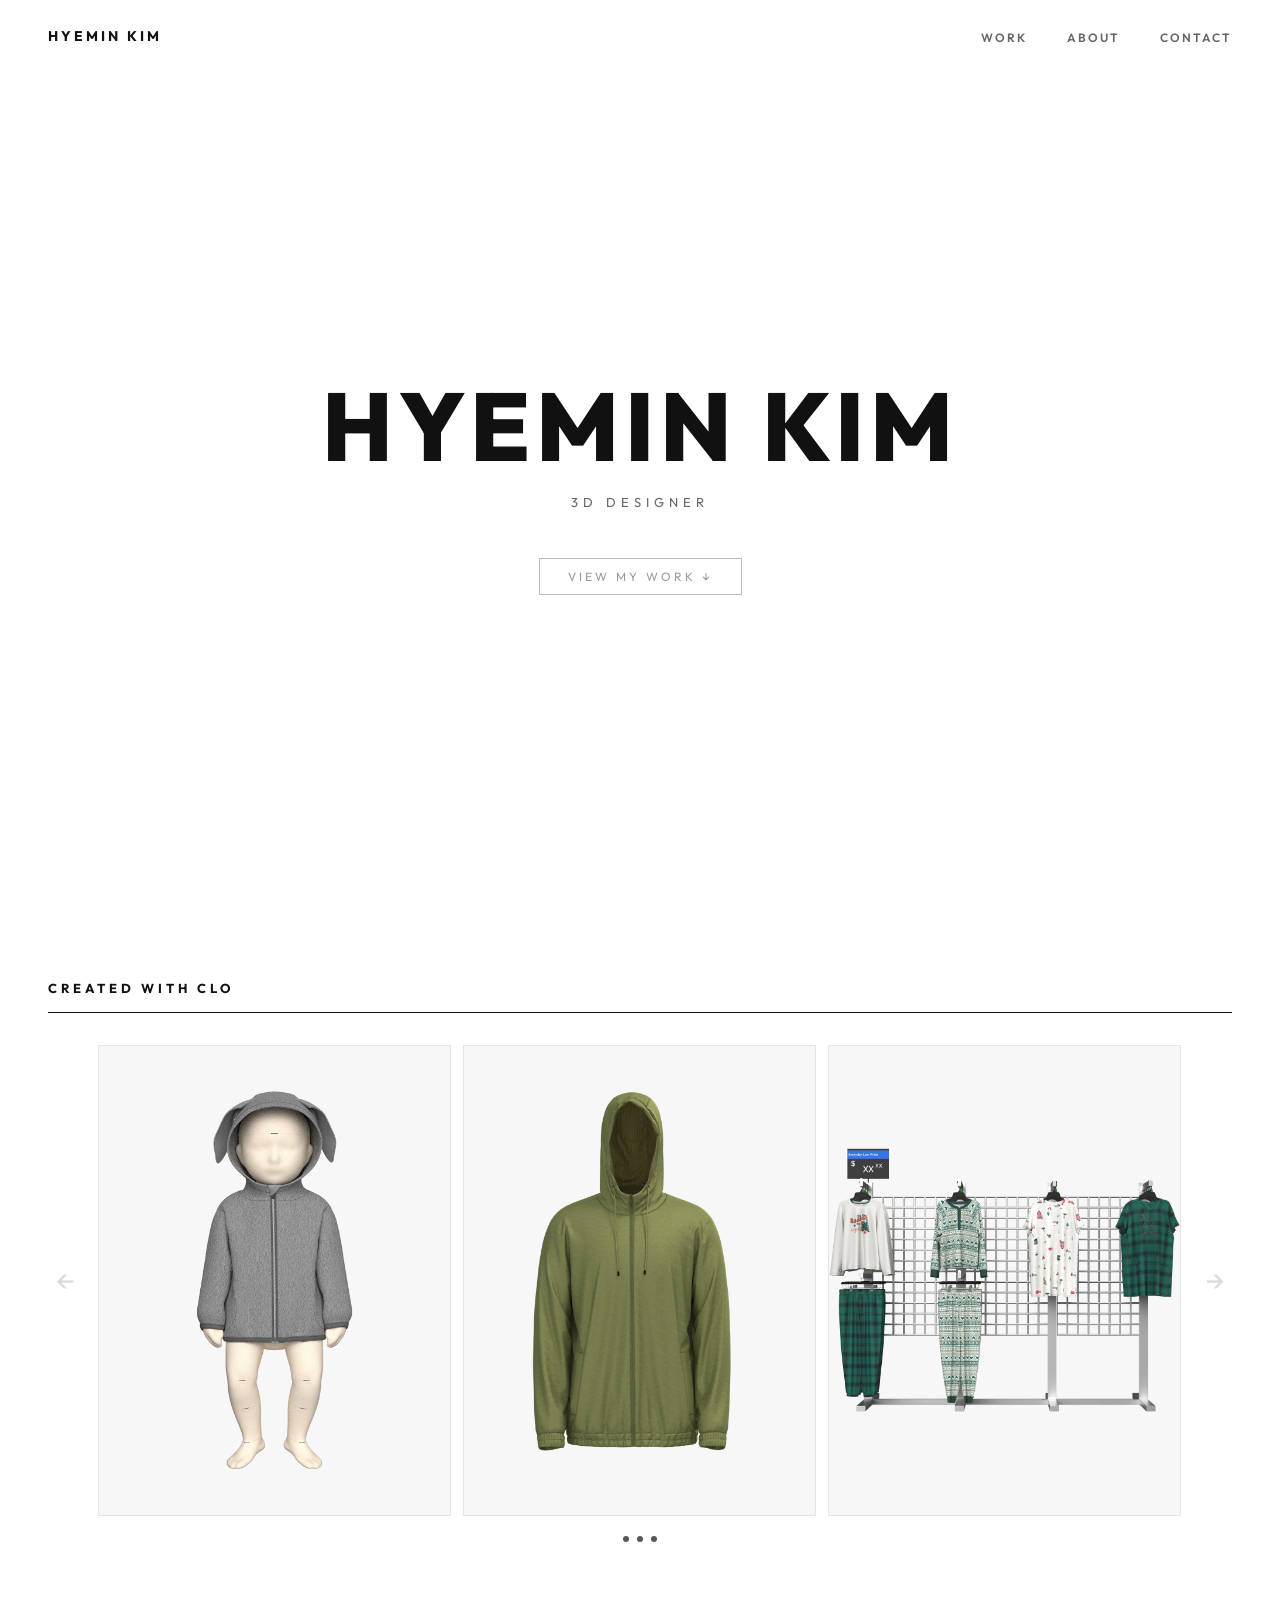
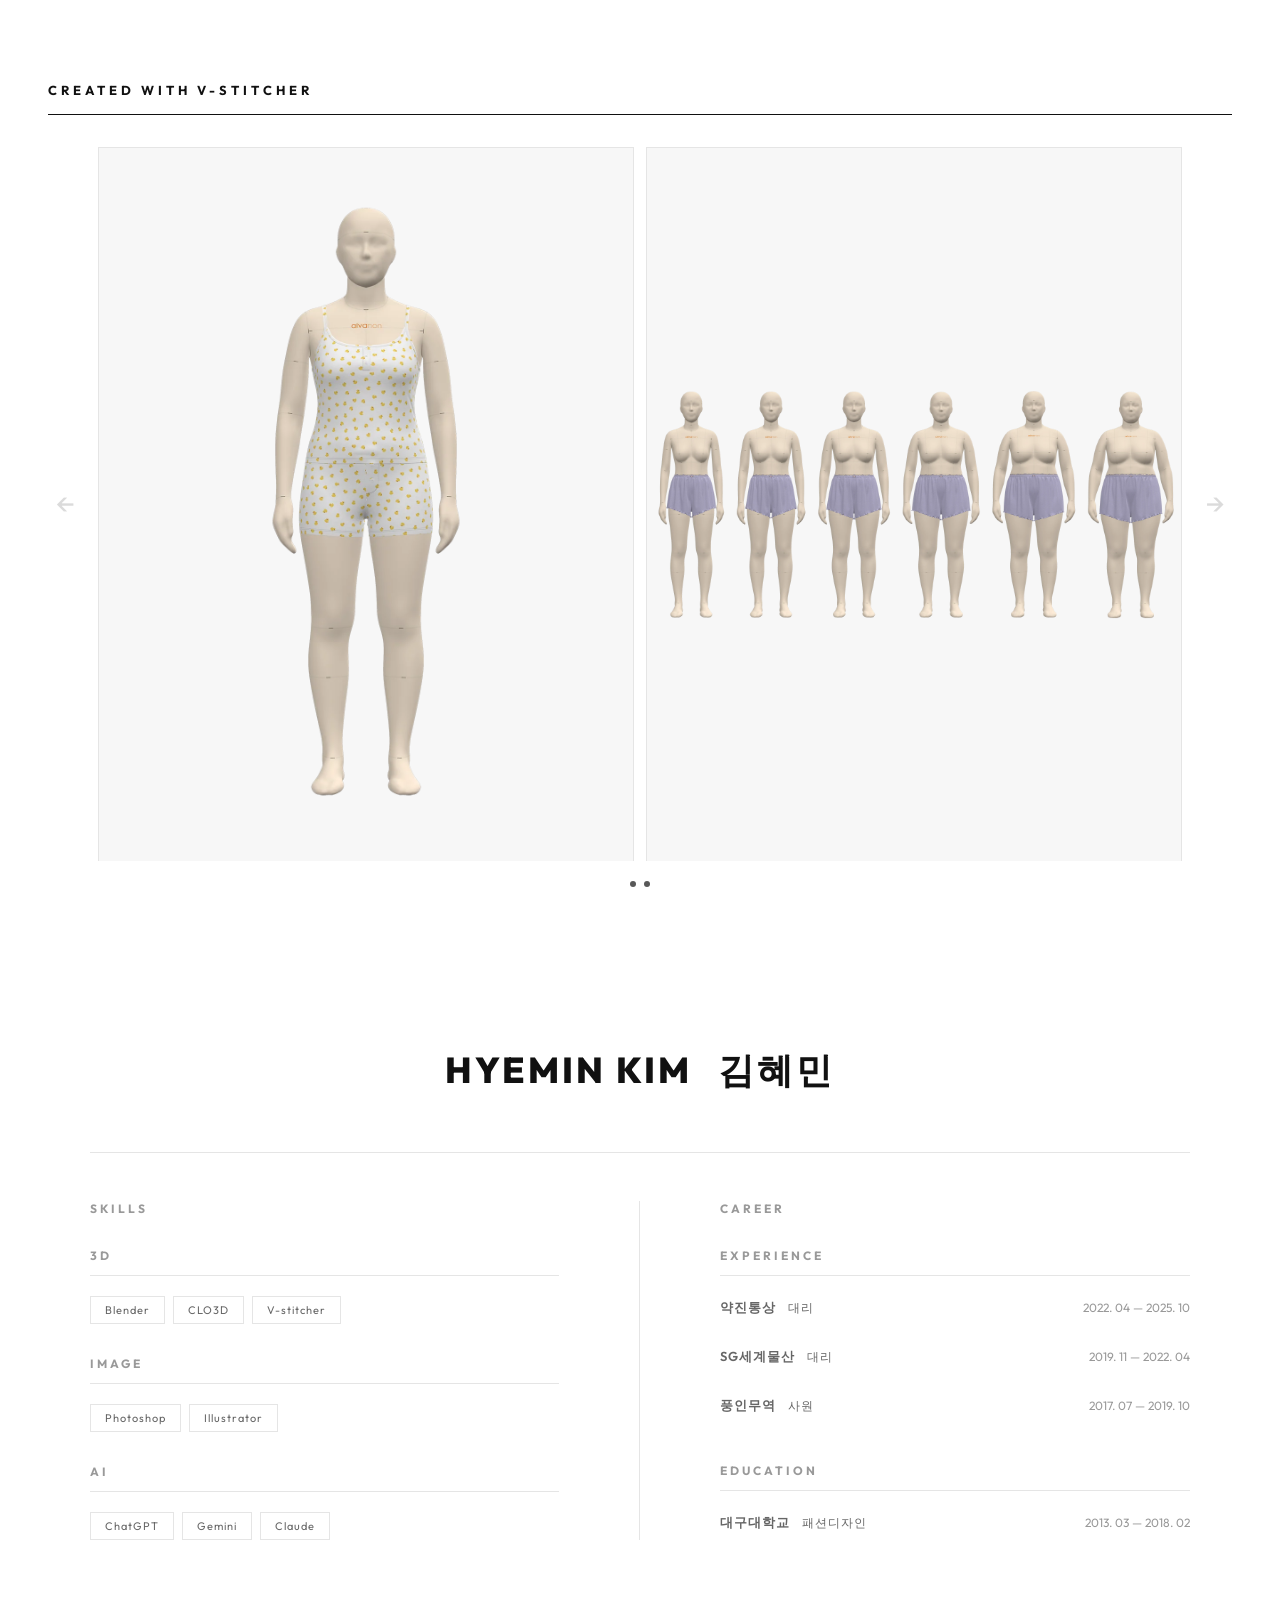
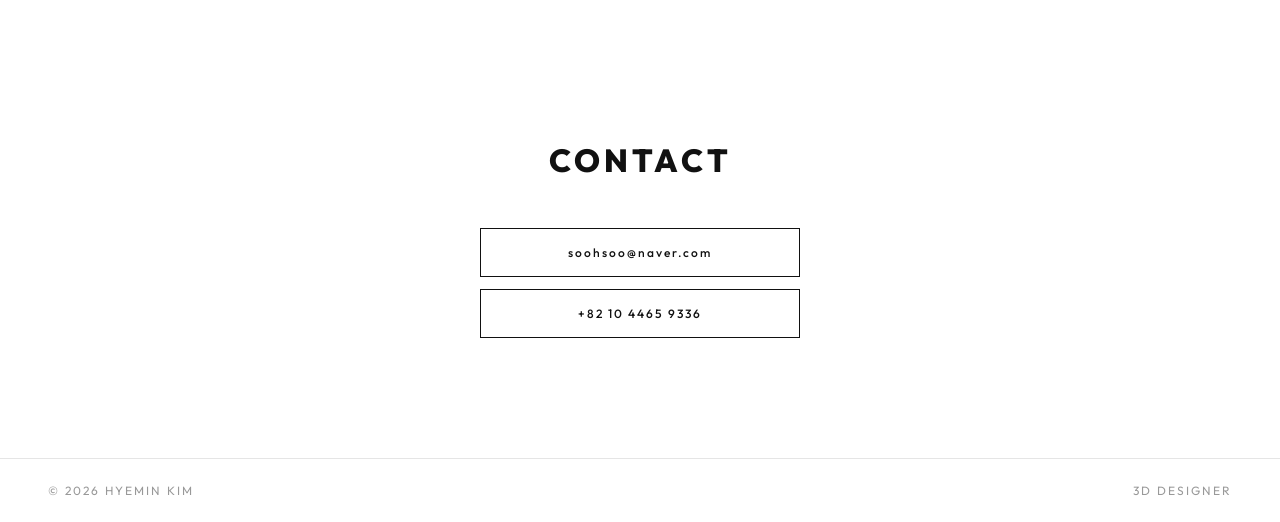
==== index.html @ 649cc8f5 "update: add CLO display gallery item, fix lightbox layout for landscape images Co-Authored-By: Claud" ====
<!DOCTYPE html>
<html lang="en">
<head>
  <meta charset="UTF-8">
  <meta name="viewport" content="width=device-width, initial-scale=1.0">
  <title>HYEMIN KIM — 3D Designer Portfolio</title>
  <meta name="description" content="HYEMIN KIM's portfolio — 3D Designer specializing in CLO 3D and V-stitcher.">
  <meta property="og:title" content="HYEMIN KIM — 3D Designer Portfolio">
  <meta property="og:description" content="3D Designer specializing in CLO 3D and V-stitcher.">
  <meta property="og:type" content="website">
  <meta name="twitter:card" content="summary">
  <meta name="twitter:title" content="HYEMIN KIM — 3D Designer Portfolio">
  <meta name="twitter:description" content="3D Designer specializing in CLO 3D and V-stitcher.">
  <link rel="preconnect" href="https://fonts.googleapis.com">
  <link rel="preconnect" href="https://fonts.gstatic.com" crossorigin>
  <link href="https://fonts.googleapis.com/css2?family=Outfit:wght@300;400;500;600;700;800&display=swap" rel="stylesheet">
  <link rel="stylesheet" href="css/base.css">
  <link rel="stylesheet" href="css/layout.css">
  <link rel="stylesheet" href="css/hero.css">
  <link rel="stylesheet" href="css/gallery.css">
  <link rel="stylesheet" href="css/about.css">
  <link rel="stylesheet" href="css/contact.css">
</head>
<body>

  <!-- ─── NAVIGATION ─── -->
  <nav>
    <div class="nav-inner">
      <a href="#hero" class="nav-logo">HYEMIN KIM</a>
      <ul class="nav-links">
        <li><a href="#gallery-clo">WORK</a></li>
        <li><a href="#about">ABOUT</a></li>
        <li><a href="#contact">CONTACT</a></li>
      </ul>
    </div>
  </nav>

  <!-- ─── HERO ─── -->
  <section id="hero">
    <div class="hero-content">
      <h1 class="hero-name">HYEMIN KIM</h1>
      <p class="hero-title">3D DESIGNER</p>
      <a href="#gallery-clo" class="hero-cta">VIEW MY WORK ↓</a>
    </div>
  </section>

  <!-- ─── GALLERY: CREATED WITH CLO ─── -->
  <section id="gallery-clo" class="gallery-section">
    <div class="fade-in">
      <h2 class="gallery-heading">CREATED WITH CLO</h2>
      <div class="gallery-carousel">
        <button class="carousel-prev">←</button>
        <div class="carousel-viewport">
          <div class="gallery-grid">
            <div class="gallery-item"
                 data-title="sampling-1"
                 data-tools="CLO3D"
                 data-images='["assets/created with clo/sampling-1/01_ON-D50281_768061_770244_770245_770247_Greyscale_1_c4.webp","assets/created with clo/sampling-1/01_ON-D50281_768061_770244_770245_770247_Greyscale_2_c4.webp","assets/created with clo/sampling-1/01_ON-D50281_768061_770244_770245_770247_Greyscale_3_c4.webp","assets/created with clo/sampling-1/01_ON-D50281_768061_770244_770245_770247_Greyscale_4_c4.webp","assets/created with clo/sampling-1/02_ON-D40412_748744 (1)_Greyscale_1_c4.webp","assets/created with clo/sampling-1/02_ON-D40412_748744 (1)_Greyscale_2_c4.webp","assets/created with clo/sampling-1/02_ON-D40412_748744 (1)_Greyscale_3_c4.webp","assets/created with clo/sampling-1/02_ON-D40412_748744 (1)_Greyscale_4_c4.webp","assets/created with clo/sampling-1/03_ON-D63976_794161_DEFAULT_1_c4.webp","assets/created with clo/sampling-1/03_ON-D63976_794161_DEFAULT_2_c4.webp","assets/created with clo/sampling-1/03_ON-D63976_794161_DEFAULT_3_c4.webp","assets/created with clo/sampling-1/03_ON-D63976_794161_DEFAULT_4_c4.webp","assets/created with clo/sampling-1/04_ON-D39834_748659_Greyscale_1_1_c4.webp","assets/created with clo/sampling-1/04_ON-D39834_748659_Greyscale_2_c4.webp","assets/created with clo/sampling-1/04_ON-D39834_748659_Greyscale_3_c4.webp","assets/created with clo/sampling-1/04_ON-D39834_748659_Greyscale_4_c4.webp","assets/created with clo/sampling-1/05_ON-D17568_763189_Greyscale_1_c4.webp","assets/created with clo/sampling-1/05_ON-D17568_763189_Greyscale_2_c4.webp","assets/created with clo/sampling-1/05_ON-D17568_763189_Greyscale_3_c4.webp","assets/created with clo/sampling-1/05_ON-D17568_763189_Greyscale_4_c4.webp","assets/created with clo/sampling-1/06_ON-D51032_769467_Greyscale_1_c4.webp","assets/created with clo/sampling-1/06_ON-D51032_769467_Greyscale_2_c4.webp","assets/created with clo/sampling-1/06_ON-D51032_769467_Greyscale_3_c4.webp","assets/created with clo/sampling-1/06_ON-D51032_769467_Greyscale_4_c4.webp","assets/created with clo/sampling-1/07_ON-D51033_769456_Default Colorway_1_1_c4.webp","assets/created with clo/sampling-1/07_ON-D51033_769456_Default Colorway_2_c4.webp","assets/created with clo/sampling-1/07_ON-D51033_769456_Default Colorway_3_c4.webp","assets/created with clo/sampling-1/07_ON-D51033_769456_Default Colorway_4_c4.webp","assets/created with clo/sampling-1/08_ON-D51505_769744_Greyscale_1_c4.webp","assets/created with clo/sampling-1/08_ON-D51505_769744_Greyscale_2_c4.webp","assets/created with clo/sampling-1/08_ON-D51505_769744_Greyscale_3_c4.webp","assets/created with clo/sampling-1/08_ON-D51505_769744_Greyscale_4_c4.webp","assets/created with clo/sampling-1/09_604531_1_c4.webp","assets/created with clo/sampling-1/09_604531_2_c4.webp","assets/created with clo/sampling-1/09_604531_3_c4.webp","assets/created with clo/sampling-1/09_604531_4_c4.webp","assets/created with clo/sampling-1/10_ON-D63436_793129_Default_1_c4.webp","assets/created with clo/sampling-1/10_ON-D63436_793129_Default_2_c4.webp","assets/created with clo/sampling-1/10_ON-D63436_793129_Default_3_c4.webp","assets/created with clo/sampling-1/10_ON-D63436_793129_Default_4_c4.webp"]'>
              <img src="assets/created with clo/sampling1_thumbnail.webp" alt="sampling-1" loading="lazy">
              <div class="overlay"><span>sampling-1</span></div>
            </div>
            <div class="gallery-item"
                 data-title="sampling-2(outer)"
                 data-tools="CLO3D"
                 data-images='["assets/created with clo/sampling-2(outer)/01_Untitled_0_c4.webp","assets/created with clo/sampling-2(outer)/01_Untitled_1_c4.webp","assets/created with clo/sampling-2(outer)/01_Untitled_4_c4.webp","assets/created with clo/sampling-2(outer)/01_Untitled_6_c4.webp","assets/created with clo/sampling-2(outer)/02_Untitled_16_c4.webp","assets/created with clo/sampling-2(outer)/02_Untitled_17_c4.webp","assets/created with clo/sampling-2(outer)/02_Untitled_20_c4.webp","assets/created with clo/sampling-2(outer)/02_Untitled_23_c4.webp","assets/created with clo/sampling-2(outer)/03_Untitled_32_c4.webp","assets/created with clo/sampling-2(outer)/03_Untitled_33_c4.webp","assets/created with clo/sampling-2(outer)/03_Untitled_36_c4.webp","assets/created with clo/sampling-2(outer)/03_Untitled_39_c4.webp","assets/created with clo/sampling-2(outer)/04_Untitled_40_c4.webp","assets/created with clo/sampling-2(outer)/04_Untitled_41_c4.webp","assets/created with clo/sampling-2(outer)/04_Untitled_44_c4.webp","assets/created with clo/sampling-2(outer)/04_Untitled_47_c4.webp","assets/created with clo/sampling-2(outer)/05_Untitled_60_c4.webp","assets/created with clo/sampling-2(outer)/05_Untitled_64_c4.webp","assets/created with clo/sampling-2(outer)/05_untitled_65_c4.webp","assets/created with clo/sampling-2(outer)/05_Untitled_71_c4.webp","assets/created with clo/sampling-2(outer)/06_Untitled_72_c4.webp","assets/created with clo/sampling-2(outer)/06_Untitled_74_c4.webp","assets/created with clo/sampling-2(outer)/06_Untitled_76_c4.webp","assets/created with clo/sampling-2(outer)/06_Untitled_79_c4.webp"]'>
              <img src="assets/created with clo/sampling2_thumbnail.webp" alt="sampling-2(outer)" loading="lazy">
              <div class="overlay"><span>sampling-2(outer)</span></div>
            </div>
            <div class="gallery-item"
                 data-title="display"
                 data-tools="CLO3D"
                 data-images='["assets/created with clo/display/FAMILY PJ SET_정면뷰.webp","assets/created with clo/display/FAMILY PJ SET_사선뷰.webp","assets/created with clo/display/OPP SET_SLEEPSHIRT.webp","assets/created with clo/display/OPP SET_SLEEPSHIRT_1.webp"]'>
              <img src="assets/created with clo/display_thumbnail.webp" alt="display" loading="lazy">
              <div class="overlay"><span>display</span></div>
            </div>
          </div>
        </div>
        <button class="carousel-next">→</button>
      </div>
    </div>
  </section>

  <!-- ─── GALLERY: CREATED WITH V-STITCHER ─── -->
  <section id="gallery-vstitcher" class="gallery-section">
    <div class="fade-in">
      <h2 class="gallery-heading">CREATED WITH V-STITCHER</h2>
      <div class="gallery-carousel">
        <button class="carousel-prev">←</button>
        <div class="carousel-viewport">
          <div class="gallery-grid">
            <div class="gallery-item"
                 data-title="sampling"
                 data-tools="V-stitcher"
                 data-images='["assets/created with v-stitcher/sampling/01_149760_PPFS_NB RIB SLEEPWEAR CAMI_ORCHID ROSE_front_c3.webp","assets/created with v-stitcher/sampling/01_149760_PPFS_NB RIB SLEEPWEAR CAMI_ORCHID ROSE_Left_c3.webp","assets/created with v-stitcher/sampling/01_149760_PPFS_NB RIB SLEEPWEAR CAMI_ORCHID ROSE_Back_c3.webp","assets/created with v-stitcher/sampling/02_149762_PPFS_NB BASIC SLEEPWEAR PANT_LIGHT GREY HEATHER_front_c3.webp","assets/created with v-stitcher/sampling/02_149762_PPFS_NB BASIC SLEEPWEAR PANT_LIGHT GREY HEATHER_Left_c3.webp","assets/created with v-stitcher/sampling/02_149762_PPFS_NB BASIC SLEEPWEAR PANT_LIGHT GREY HEATHER_Back_c3.webp","assets/created with v-stitcher/sampling/03_149769_PPFS_NB POINTELLE SKORT_NOBO_DITSY FLORAL_2_COMBO 2_front_c3.webp","assets/created with v-stitcher/sampling/03_149769_PPFS_NB POINTELLE SKORT_NOBO_DITSY FLORAL_2_COMBO 2_Left_c3.webp","assets/created with v-stitcher/sampling/03_149769_PPFS_NB POINTELLE SKORT_NOBO_DITSY FLORAL_2_COMBO 2_Back_c3.webp","assets/created with v-stitcher/sampling/04_HQ025242_PPFS_NB SLEEP CAMI BOXER SET_D34_NB_DUCKIES v2 rpt_CW1_VIV WHT_WMD34_NB_DUCKIES v2 rpt_CW1_VIV WHT_WM_front_c3.webp","assets/created with v-stitcher/sampling/04_HQ025242_PPFS_NB SLEEP CAMI BOXER SET_D34_NB_DUCKIES v2 rpt_CW1_VIV WHT_WMD34_NB_DUCKIES v2 rpt_CW1_VIV WHT_WM_Left_c3.webp","assets/created with v-stitcher/sampling/04_HQ025242_PPFS_NB SLEEP CAMI BOXER SET_D34_NB_DUCKIES v2 rpt_CW1_VIV WHT_WMD34_NB_DUCKIES v2 rpt_CW1_VIV WHT_WM_Back_c3.webp","assets/created with v-stitcher/sampling/05_TBD_ADM FULL_JS OPP PJ SET_S3 26_D29_JS_JOIE DE VIVRE G v1 rptcc_CW17_BERRY MAUVE_WM_S3 26_D29_JS_GINGHAM DITSY FLORAL v1 rptcc_CW1_BERRY MAUVE_WM_front_c3.webp","assets/created with v-stitcher/sampling/05_TBD_ADM FULL_JS OPP PJ SET_S3 26_D29_JS_JOIE DE VIVRE G v1 rptcc_CW17_BERRY MAUVE_WM_S3 26_D29_JS_GINGHAM DITSY FLORAL v1 rptcc_CW1_BERRY MAUVE_WM_Left_c3.webp","assets/created with v-stitcher/sampling/05_TBD_ADM FULL_JS OPP PJ SET_S3 26_D29_JS_JOIE DE VIVRE G v1 rptcc_CW17_BERRY MAUVE_WM_S3 26_D29_JS_GINGHAM DITSY FLORAL v1 rptcc_CW1_BERRY MAUVE_WM_Back_c3.webp","assets/created with v-stitcher/sampling/06_TBD_ADM SC_NB LOUNGE OVERSIZED ZIP HOODIE_Soft Silver_Front_c3.webp","assets/created with v-stitcher/sampling/06_TBD_ADM SC_NB LOUNGE OVERSIZED ZIP HOODIE_Soft Silver_Left_c3.webp","assets/created with v-stitcher/sampling/06_TBD_ADM SC_NB LOUNGE OVERSIZED ZIP HOODIE_Soft Silver_Back_c3.webp"]'>
              <img src="assets/created with v-stitcher/sampling_thumbnail.webp" alt="sampling" loading="lazy">
              <div class="overlay"><span>sampling</span></div>
            </div>
            <div class="gallery-item"
                 data-title="grading"
                 data-tools="V-stitcher"
                 data-images='["assets/created with v-stitcher/grading/149758_GV_NB RIB SLEEPWEAR SHORTS_EARLY LILAC_F_c1.webp","assets/created with v-stitcher/grading/149761_GV_NB RIB SLEEPWEAR CARDI_EARLY LILAC_F_c1.webp","assets/created with v-stitcher/grading/149763_GV_NB SLEEPWEAR LS TOP_LOVE YOU BLUE_F_c1.webp","assets/created with v-stitcher/grading/MISSY In your dreams_Delicate pink 3_c1.webp","assets/created with v-stitcher/grading/HQ263651_GV_JS RIBBED LACE TANK_F.webp"]'>
              <img src="assets/created with v-stitcher/grading_thumbnail.webp" alt="grading" loading="lazy">
              <div class="overlay"><span>grading</span></div>
            </div>
          </div>
        </div>
        <button class="carousel-next">→</button>
      </div>
    </div>
  </section>

  <!-- ─── ABOUT ─── -->
  <section id="about">
    <div class="about-content fade-in">

      <div class="about-header">
        <h2 class="about-name">
          HYEMIN KIM <span class="korean">김혜민</span>
        </h2>
      </div>

      <!-- Skills + Info 2열 레이아웃 -->
      <div class="skills-info-layout">

        <!-- 좌측: Skills -->
        <div class="skills-col">
          <h3 class="tools-title">SKILLS</h3>
          <div class="tools-section">
            <div class="tools-group">
              <h3>3D</h3>
              <div class="tools-badges">
                <span class="badge">Blender</span>
                <span class="badge">CLO3D</span>
                <span class="badge">V-stitcher</span>
              </div>
            </div>
            <div class="tools-group">
              <h3>IMAGE</h3>
              <div class="tools-badges">
                <span class="badge">Photoshop</span>
                <span class="badge">Illustrator</span>
              </div>
            </div>
            <div class="tools-group">
              <h3>AI</h3>
              <div class="tools-badges">
                <span class="badge">ChatGPT</span>
                <span class="badge">Gemini</span>
                <span class="badge">Claude</span>
              </div>
            </div>
          </div>
        </div>

        <!-- 우측: Experience / Education -->
        <div class="info-col">
          <h3 class="tools-title">CAREER</h3>
          <div class="info-section">
            <h3>EXPERIENCE</h3>
            <div class="info-entry">
              <div class="entry-header">
                <div class="entry-title">약진통상 <span class="entry-role">대리</span></div>
                <div class="entry-date">2022. 04 — 2025. 10</div>
              </div>
            </div>
            <div class="info-entry">
              <div class="entry-header">
                <div class="entry-title">SG세계물산 <span class="entry-role">대리</span></div>
                <div class="entry-date">2019. 11 — 2022. 04</div>
              </div>
            </div>
            <div class="info-entry">
              <div class="entry-header">
                <div class="entry-title">풍인무역 <span class="entry-role">사원</span></div>
                <div class="entry-date">2017. 07 — 2019. 10</div>
              </div>
            </div>
          </div>
          <div class="info-section">
            <h3>EDUCATION</h3>
            <div class="info-entry">
              <div class="entry-header">
                <div class="entry-title">대구대학교 <span class="entry-role">패션디자인</span></div>
                <div class="entry-date">2013. 03 — 2018. 02</div>
              </div>
            </div>
          </div>
        </div>

      </div>

    </div>
  </section>

  <!-- ─── CONTACT ─── -->
  <section id="contact">
    <div class="fade-in">
      <h2 class="contact-title">CONTACT</h2>
      <div class="contact-links">
        <a href="mailto:soohsoo@naver.com" class="contact-btn">soohsoo@naver.com</a>
        <a href="tel:+82-10-4465-9336" class="contact-btn">+82 10 4465 9336</a>
      </div>
    </div>
  </section>

  <!-- ─── FOOTER ─── -->
  <footer>
    <span>© <span id="footer-year">2025</span> HYEMIN KIM</span>
    <span>3D DESIGNER</span>
  </footer>

  <!-- ─── LIGHTBOX ─── -->
  <div class="lightbox">
    <button class="lightbox-close">✕</button>
    <div class="lightbox-title"></div>
    <div class="lightbox-scroll"></div>
  </div>

  <script src="js/nav.js"></script>
  <script src="js/gallery.js"></script>
  <script src="js/animations.js"></script>

</body>
</html>
---- css/base.css ----
:root {
  --color-bg: #FFFFFF;
  --color-bg-alt: #F7F7F7;
  --color-text: #111111;
  --color-text-muted: #666666;
  --color-text-faint: #999999;
  --color-border: #E5E5E5;
  --font-main: 'Outfit', sans-serif;
  --nav-height: 72px;
}

*, *::before, *::after {
  margin: 0;
  padding: 0;
  box-sizing: border-box;
}

html {
  scroll-behavior: smooth;
}

body {
  font-family: var(--font-main);
  background: var(--color-bg);
  color: var(--color-text);
  -webkit-font-smoothing: antialiased;
}

img, video {
  display: block;
  max-width: 100%;
}

a {
  text-decoration: none;
  color: inherit;
}
---- css/layout.css ----
/* ─── NAVIGATION ─── */
nav {
  position: fixed;
  top: 0; left: 0; right: 0;
  z-index: 100;
  height: var(--nav-height);
  display: flex;
  justify-content: center;
  background: transparent;
  transition: background 0.3s ease, backdrop-filter 0.3s ease, border-color 0.3s ease;
}

.nav-inner {
  width: 100%;
  max-width: 1400px;
  display: flex;
  align-items: center;
  justify-content: space-between;
  padding: 0 48px;
}

nav.scrolled {
  background: rgba(255, 255, 255, 0.85);
  backdrop-filter: blur(12px);
  -webkit-backdrop-filter: blur(12px);
  border-bottom: 1px solid var(--color-border);
}

.nav-logo {
  font-size: 14px;
  font-weight: 700;
  letter-spacing: 3px;
}

.nav-links {
  display: flex;
  gap: 40px;
  list-style: none;
}

.nav-links a {
  font-size: 12px;
  font-weight: 600;
  letter-spacing: 2px;
  color: var(--color-text-muted);
  transition: color 0.2s;
}

.nav-links a:hover {
  color: var(--color-text);
}

/* ─── SECTIONS COMMON ─── */
section {
  padding: 100px 48px 80px;
  border-top: none;
}

.fade-in {
  opacity: 0;
  transform: translateY(24px);
  transition: opacity 0.6s ease, transform 0.6s ease;
}

.fade-in.visible {
  opacity: 1;
  transform: translateY(0);
}

@media (max-width: 768px) {
  nav {
    height: 60px;
  }
  .nav-inner {
    padding: 0 20px;
  }
  .nav-links {
    gap: 20px;
  }
  .nav-logo {
    font-size: 12px;
  }
  .nav-links a {
    font-size: 12px;
  }
  section {
    padding: 80px 20px 60px;
  }
}
---- css/hero.css ----
#hero {
  min-height: 100dvh;
  display: flex;
  align-items: center;
  justify-content: center;
  text-align: center;
  padding-top: calc(var(--nav-height) + 40px);
  padding-bottom: 40px;
}

.hero-content {
  display: flex;
  flex-direction: column;
  align-items: center;
}

.hero-name {
  font-size: clamp(48px, 8vw, 96px);
  font-weight: 800;
  letter-spacing: 6px;
  line-height: 1;
  margin-bottom: 20px;
  animation: hero-reveal 0.9s cubic-bezier(0.16, 1, 0.3, 1) both;
}

.hero-title {
  font-size: 13px;
  font-weight: 400;
  letter-spacing: 5px;
  color: var(--color-text-muted);
  margin-bottom: 48px;
  animation: hero-reveal 0.9s cubic-bezier(0.16, 1, 0.3, 1) 0.15s both;
}

.hero-cta {
  display: inline-block;
  padding: 10px 28px;
  border: 1px solid #bbb;
  font-size: 12px;
  font-family: var(--font-main);
  letter-spacing: 3px;
  color: #999;
  background: transparent;
  cursor: pointer;
  transition: all 0.3s cubic-bezier(0.25, 0.46, 0.45, 0.94);
  animation: hero-reveal 0.9s cubic-bezier(0.16, 1, 0.3, 1) 0.3s both;
}

.hero-cta:hover {
  border-color: var(--color-text);
  background: var(--color-text);
  color: var(--color-bg);
  transform: scale(1.02);
}

@keyframes hero-reveal {
  from {
    opacity: 0;
    transform: translateY(24px);
  }
  to {
    opacity: 1;
    transform: translateY(0);
  }
}
---- css/gallery.css ----
/* ─── GALLERY SECTIONS ─── */
.gallery-section {
  padding-top: 80px;
  padding-bottom: 60px;
  max-width: 1400px;
  margin-left: auto;
  margin-right: auto;
}

.gallery-heading {
  font-size: 13px;
  font-weight: 700;
  letter-spacing: 4px;
  color: var(--color-text);
  margin-bottom: 32px;
  padding-bottom: 16px;
  border-bottom: 1px solid var(--color-text);
  display: block;
}

.gallery-carousel {
  display: flex;
  align-items: center;
  gap: 16px;
}

.carousel-viewport {
  overflow: hidden;
  flex: 1;
  min-width: 0;
  cursor: grab;
}

.carousel-viewport:active {
  cursor: grabbing;
}

.gallery-grid {
  display: flex;
  gap: 12px;
  transition: transform 0.5s ease;
  will-change: transform;
}

.gallery-item {
  flex: 0 0 auto;
  width: calc((100% - 24px) / 3);
  aspect-ratio: 3/4;
  overflow: hidden;
  position: relative;
  cursor: pointer;
  background: var(--color-bg-alt);
  border: 1px solid var(--color-border);
}

/* aspect-ratio polyfill for iOS Safari < 15 */
@supports not (aspect-ratio: 3/4) {
  .gallery-item::before {
    content: '';
    display: block;
    padding-top: 133.33%;
  }
}

@media (min-width: 769px) and (max-width: 1024px) {
  .gallery-item {
    width: calc((100% - 12px) / 2);
  }
}

@media (max-width: 768px) {
  .gallery-item {
    width: 100%;
  }
}

.carousel-prev,
.carousel-next {
  flex: 0 0 auto;
  background: none;
  border: none;
  font-size: 28px;
  cursor: pointer;
  color: var(--color-text);
  opacity: 0.6;
  transition: opacity 0.2s;
  padding: 8px 8px;
  font-family: var(--font-main);
}

.carousel-prev:hover,
.carousel-next:hover {
  opacity: 1;
}

.gallery-item img,
.gallery-item video {
  position: absolute;
  top: 0;
  left: 0;
  width: 100%;
  height: 100%;
  object-fit: contain;
  transition: transform 0.4s ease;
}

.gallery-item:hover img,
.gallery-item:hover video {
  transform: scale(1.04);
}

.gallery-item .overlay {
  position: absolute;
  inset: 0;
  background: rgba(0, 0, 0, 0);
  display: flex;
  align-items: flex-end;
  padding: 20px;
  transition: background 0.3s ease;
}

.gallery-item:hover .overlay {
  background: rgba(0, 0, 0, 0.3);
}

.gallery-item .overlay span {
  font-size: 14px;
  font-weight: 500;
  letter-spacing: 2px;
  color: #fff;
  opacity: 0;
  transform: translateY(8px);
  transition: opacity 0.3s ease, transform 0.3s ease;
}

.gallery-item:hover .overlay span {
  opacity: 1;
  transform: translateY(0);
}

/* ─── TEXT-ONLY CARD ─── */
.gallery-item.text-only {
  background: #FFFFFF;
}

.gallery-item.text-only .overlay {
  background: transparent;
  align-items: center;
  justify-content: center;
  padding: 0;
}

.gallery-item.text-only .overlay span {
  opacity: 1;
  transform: none;
  color: var(--color-text);
  font-size: 13px;
  font-weight: 600;
  letter-spacing: 3px;
  text-transform: uppercase;
}

.gallery-item.text-only {
  transition: background 0.3s ease;
}

.gallery-item.text-only:hover {
  background: #111111;
}

.gallery-item.text-only:hover .overlay {
  background: transparent;
}

.gallery-item.text-only:hover .overlay span {
  opacity: 1;
  transform: none;
  color: #FFFFFF;
}

/* ─── CAROUSEL DOTS ─── */
.carousel-dots {
  display: flex;
  justify-content: center;
  gap: 8px;
  margin-top: 20px;
}

.carousel-dot {
  width: 6px;
  height: 6px;
  border-radius: 50%;
  border: none;
  background: var(--color-text);
  opacity: 0.2;
  cursor: pointer;
  padding: 0;
  transition: opacity 0.2s;
}

.carousel-dot.active {
  opacity: 0.7;
}

.carousel-dot:hover {
  opacity: 0.5;
}

/* ─── LIGHTBOX ─── */
.lightbox {
  display: none;
  position: fixed;
  inset: 0;
  z-index: 1000;
  background: rgba(0, 0, 0, 0.92);
}

.lightbox.active {
  display: block;
}

.lightbox-close {
  position: fixed;
  top: 24px;
  right: 32px;
  font-size: 24px;
  color: #fff;
  cursor: pointer;
  background: none;
  border: none;
  line-height: 1;
  opacity: 0.7;
  transition: opacity 0.2s;
  z-index: 1001;
}

.lightbox-close:hover {
  opacity: 1;
}

.lightbox-title {
  position: fixed;
  top: 24px;
  left: 50%;
  transform: translateX(-50%);
  font-size: 16px;
  font-weight: 700;
  letter-spacing: 3px;
  color: #fff;
  opacity: 0.7;
  z-index: 1001;
}

.lightbox-scroll {
  height: 100vh;
  overflow-y: auto;
  padding: 72px 24px 48px;
}

.lightbox-scroll:not(.layout-grid) {
  display: grid;
  grid-template-columns: 1fr 1fr;
  gap: 4px;
  align-content: start;
}

.lightbox-scroll:not(.layout-grid) .media-item {
  aspect-ratio: 3 / 4;
}

.lightbox-scroll:not(.layout-grid) .media-item img,
.lightbox-scroll:not(.layout-grid) .media-item video {
  width: 100%;
  height: 100%;
  object-fit: contain;
}

.lightbox-scroll.lb-display {
  display: block;
}

.lightbox-scroll.lb-display .media-item {
  aspect-ratio: unset;
  width: 50%;
  margin: 0 auto 8px;
}

.lightbox-scroll.lb-display .media-item img,
.lightbox-scroll.lb-display .media-item video {
  width: 100%;
  height: auto;
  display: block;
  object-fit: unset;
}

.lightbox-scroll:not(.layout-grid) .lightbox-tools {
  grid-column: 1 / -1;
}

.lightbox-scroll.lb-sampling-1.layout-grid .media-item {
  aspect-ratio: 3 / 4;
}

.lightbox-scroll.lb-sampling-1.layout-grid .media-item img,
.lightbox-scroll.lb-sampling-1.layout-grid .media-item video {
  width: 100%;
  height: 100%;
  object-fit: contain;
}

.lightbox-scroll.lb-sampling.layout-grid .media-item {
  aspect-ratio: 3 / 4;
}

.lightbox-scroll.lb-sampling.layout-grid .media-item img,
.lightbox-scroll.lb-sampling.layout-grid .media-item video {
  width: 100%;
  height: 100%;
  object-fit: cover;
}

.lightbox-scroll img {
  cursor: zoom-in;
}

.lightbox-tools {
  width: 100%;
  max-width: 80vw;
  padding: 32px 0 8px;
  border-top: 1px solid rgba(255, 255, 255, 0.15);
  margin-top: 8px;
}

.lightbox-tools-label {
  font-size: 12px;
  font-weight: 700;
  letter-spacing: 3px;
  color: rgba(255, 255, 255, 0.4);
  margin-bottom: 12px;
}

.lightbox-tools-list {
  display: flex;
  flex-wrap: wrap;
  gap: 8px;
}

.lightbox-tools-list span {
  font-size: 12px;
  letter-spacing: 1px;
  color: rgba(255, 255, 255, 0.7);
  border: 1px solid rgba(255, 255, 255, 0.2);
  padding: 5px 12px;
}

/* ─── LIGHTBOX GRID LAYOUT ─── */
.lightbox-scroll.layout-grid {
  display: flex;
  flex-direction: column;
  gap: 8px;
  padding: 72px 10vw 48px;
}

.lightbox-scroll.lb-sampling-1.layout-grid,
.lightbox-scroll.lb-sampling.layout-grid,
.lightbox-scroll.lb-grading.layout-grid {
  gap: 64px;
}

.grid-row {
  display: flex;
  flex-wrap: wrap;
  gap: 8px;
  width: 100%;
  justify-content: center;
}

.grid-row img,
.grid-row video {
  min-width: 0;
  flex-shrink: 0;
  height: auto;
}

.media-caption {
  font-size: 12px;
  font-weight: 700;
  letter-spacing: 2px;
  color: rgba(255, 255, 255, 0.5);
  padding: 8px 0 0;
  text-align: center;
}

.hover-pair {
  position: relative;
  overflow: hidden;
  min-width: 0;
  flex-shrink: 0;
}

.hover-pair img.hover-fullshot {
  width: 100%;
  height: auto;
  display: block;
}

.hover-pair img.hover-closeup {
  display: none;
}

/* ─── LIGHTBOX HOVER (통일) ─── */
.media-item {
  position: relative;
  overflow: hidden;
  min-width: 0;
  flex-shrink: 0;
  cursor: pointer;
}

.media-item img,
.media-item video {
  width: 100%;
  height: auto;
  display: block;
}

.media-item::after,
.hover-pair::after {
  content: '';
  position: absolute;
  inset: 0;
  background: rgba(255, 255, 255, 0.1);
  opacity: 0;
  pointer-events: none;
  transition: opacity 0.3s ease;
}

.media-item,
.hover-pair {
  transition: transform 0.3s ease;
}

.media-item:hover,
.hover-pair:hover {
  transform: scale(1.03);
}

.media-item:hover::after,
.hover-pair:hover::after {
  opacity: 1;
}

.hover-pair {
  cursor: pointer;
}

/* ─── CLICK HINT ─── */
.click-hint {
  position: absolute;
  inset: 0;
  display: flex;
  align-items: center;
  justify-content: center;
  font-size: 12px;
  font-weight: 700;
  letter-spacing: 3px;
  color: rgba(255, 255, 255, 0);
  background: rgba(0, 0, 0, 0);
  transition: color 0.3s ease, background 0.3s ease;
  pointer-events: none;
  z-index: 1;
}

.media-item:hover .click-hint,
.hover-pair:hover .click-hint,
.ftg-triple:hover .click-hint {
  color: rgba(255, 255, 255, 0.9);
  background: rgba(0, 0, 0, 0.35);
}

/* ─── SOUND HINT ─── */
.sound-hint {
  position: absolute;
  inset: 0;
  display: flex;
  align-items: center;
  justify-content: center;
  font-size: 12px;
  font-weight: 700;
  letter-spacing: 3px;
  color: rgba(255, 255, 255, 0);
  transition: color 0.3s ease;
  pointer-events: none;
  z-index: 1;
}

.media-item:hover .sound-hint {
  color: rgba(255, 255, 255, 0.9);
}

/* ─── ZOOM OVERLAY ─── */
.lightbox-zoom {
  display: none;
  position: fixed;
  inset: 0;
  z-index: 1002;
  background: rgba(0, 0, 0, 0.97);
  align-items: center;
  justify-content: center;
  cursor: zoom-out;
}

.lightbox-zoom.active {
  display: flex;
}

.lightbox-zoom-content {
  display: flex;
  gap: 12px;
  align-items: center;
  justify-content: center;
}

.lightbox-zoom-content img,
.lightbox-zoom-content video {
  max-width: 95vw;
  max-height: 95vh;
  object-fit: contain;
}

.lightbox-zoom-content.zoom-pair img,
.lightbox-zoom-content.zoom-pair video {
  max-width: calc(50vw - 8px);
  max-height: 90vh;
  cursor: zoom-in;
  transition: transform 0.3s ease, opacity 0.3s ease;
}

.lightbox-zoom-content.zoom-pair img:hover,
.lightbox-zoom-content.zoom-pair video:hover {
  transform: scale(1.03);
  opacity: 0.85;
}

.lightbox-zoom-content.zoom-triple .zoom-item {
  max-width: calc(33vw - 8px);
  display: flex;
  flex-direction: column;
  align-items: center;
  gap: 12px;
  cursor: zoom-in;
  transition: transform 0.3s ease, opacity 0.3s ease;
}

.lightbox-zoom-content.zoom-triple .zoom-item:hover {
  transform: scale(1.03);
  opacity: 0.85;
}

.lightbox-zoom-content.zoom-triple img,
.lightbox-zoom-content.zoom-triple video {
  max-width: 100%;
  max-height: 85vh;
}

.zoom-label {
  font-size: 11px;
  font-weight: 700;
  letter-spacing: 2px;
  color: rgba(255, 255, 255, 0.5);
}

/* ─── FTG TRIPLE ─── */
.ftg-triple {
  position: relative;
  overflow: hidden;
  cursor: pointer;
  min-width: 0;
  flex-shrink: 0;
}

.ftg-triple .ftg-flat,
.ftg-triple .ftg-tagless {
  width: 100%;
  height: auto;
  display: block;
  transition: opacity 0.3s ease;
}

.ftg-triple .ftg-tagless {
  position: absolute;
  inset: 0;
  width: 100%;
  height: 100%;
  object-fit: cover;
  opacity: 0;
}

.ftg-triple:hover .ftg-tagless {
  opacity: 1;
}

/* ─── AMF ITEM (라이트박스 그리드) ─── */
.amf-item {
  position: relative;
  overflow: hidden;
  cursor: pointer;
  min-width: 0;
  flex-shrink: 0;
}

.amf-hint {
  position: absolute;
  inset: 0;
  display: flex;
  align-items: center;
  justify-content: center;
  font-size: 12px;
  font-weight: 700;
  letter-spacing: 3px;
  color: rgba(255, 255, 255, 0);
  background: rgba(0, 0, 0, 0);
  transition: color 0.3s ease, background 0.3s ease;
  pointer-events: none;
  z-index: 1;
}

.amf-item:hover .amf-hint {
  color: rgba(255, 255, 255, 0.9);
  background: rgba(0, 0, 0, 0.35);
}

.amf-item .amf-fitting {
  width: 100%;
  height: auto;
  display: block;
}

.amf-item .amf-video {
  position: absolute;
  inset: 0;
  width: 100%;
  height: 100%;
  object-fit: contain;
  opacity: 0;
  transition: opacity 0.3s ease;
}

.amf-item:hover .amf-video {
  opacity: 1;
}

/* ─── AMF DETAIL (줌 오버레이 2열) ─── */
.lightbox-zoom-content.zoom-amf {
  align-items: center;
  justify-content: center;
  gap: 0;
}

.zoom-amf-inner {
  display: flex;
  gap: 4px;
  align-items: stretch;
  max-height: 85vh;
}

.zoom-amf-col-left {
  flex: 0 0 auto;
  overflow: hidden;
  cursor: zoom-in;
}

.zoom-amf-col-left video {
  height: 85vh;
  width: auto;
  display: block;
}

.zoom-amf-col-right {
  flex: 0 0 auto;
  width: 22vw;
  display: flex;
  flex-direction: column;
  gap: 4px;
}

.zoom-amf-img-wrap {
  flex: 1;
  overflow: hidden;
  cursor: zoom-in;
  transition: transform 0.3s ease, opacity 0.3s ease;
}

.zoom-amf-img-wrap:hover {
  transform: scale(1.03);
  opacity: 0.85;
}

.zoom-amf-img-wrap img {
  width: 100%;
  height: 100%;
  object-fit: contain;
  display: block;
}

/* ─── LOADING SPINNER ─── */
@keyframes spin {
  to { transform: rotate(360deg); }
}

.spinner {
  position: absolute;
  top: 50%;
  left: 50%;
  width: 28px;
  height: 28px;
  margin: -14px 0 0 -14px;
  border: 2px solid rgba(255, 255, 255, 0.15);
  border-top-color: rgba(255, 255, 255, 0.7);
  border-radius: 50%;
  animation: spin 0.7s linear infinite;
  pointer-events: none;
  z-index: 2;
  transition: opacity 0.3s ease;
}

.spinner.done {
  opacity: 0;
}

.zoom-spinner {
  position: fixed;
  top: 50%;
  left: 50%;
  margin: -14px 0 0 -14px;
}
---- css/about.css ----
#about {
}

.about-content {
  max-width: 1100px;
  margin: 0 auto;
}

.about-header {
  margin-bottom: 56px;
  text-align: center;
}

.about-name {
  font-size: 36px;
  font-weight: 800;
  letter-spacing: 3px;
}

.about-name .korean {
  font-weight: 800;
  letter-spacing: 3px;
  margin-left: 16px;
}

.about-bio {
  display: flex;
  flex-direction: column;
  gap: 20px;
}

.about-tagline {
  font-size: 22px;
  font-weight: 700;
  letter-spacing: 2px;
  color: var(--color-text);
  line-height: 1.2;
}

.about-quote {
  font-size: 16px;
  line-height: 1.9;
  color: var(--color-text-muted);
  margin: 0;
}

/* ─── SKILLS + INFO 2열 레이아웃 ─── */
.skills-info-layout {
  display: grid;
  grid-template-columns: 1fr 1fr;
  gap: 0;
  padding-top: 48px;
  border-top: 1px solid var(--color-border);
  align-items: start;
}

.skills-col {
  padding-right: 80px;
  border-right: 1px solid var(--color-border);
}

/* ─── TOOL BADGES ─── */
.tools-title {
  font-size: 12px;
  font-weight: 700;
  letter-spacing: 3px;
  color: var(--color-text-faint);
  margin-bottom: 32px;
}

.tools-section {
  display: flex;
  flex-direction: column;
  gap: 0;
}

.tools-group {
  padding: 32px 0 0;
}

.tools-group:first-child {
  padding-top: 0;
}

.tools-group h3 {
  font-size: 12px;
  font-weight: 700;
  letter-spacing: 3px;
  color: var(--color-text-faint);
  margin-bottom: 20px;
  padding-bottom: 12px;
  border-bottom: 1px solid var(--color-border);
}

.tools-badges {
  display: flex;
  flex-wrap: wrap;
  gap: 8px;
}

.badge {
  padding: 6px 14px;
  border: 1px solid var(--color-border);
  font-size: 11px;
  letter-spacing: 1px;
  color: var(--color-text-muted);
  font-family: var(--font-main);
}

/* ─── EXPERIENCE / EDUCATION / AWARDS ─── */
.info-col {
  display: flex;
  flex-direction: column;
  gap: 0;
  padding-left: 80px;
}

.info-col > .tools-title {
  margin-bottom: 32px;
}

.info-section + .info-section {
  padding-top: 20px;
}

.info-section h3 {
  font-size: 12px;
  font-weight: 700;
  letter-spacing: 3px;
  color: var(--color-text-faint);
  margin-bottom: 20px;
  padding-bottom: 12px;
  border-bottom: 1px solid var(--color-border);
}

.info-entry {
  margin-bottom: 12px;
  padding-bottom: 12px;
}

.entry-header {
  display: flex;
  justify-content: space-between;
  align-items: baseline;
  gap: 12px;
  margin-bottom: 4px;
}

.info-entry .entry-title {
  font-size: 13px;
  font-weight: 600;
  letter-spacing: 1px;
  color: var(--color-text-muted);
}

.entry-role {
  font-size: 12px;
  font-weight: 400;
  color: var(--color-text-muted);
  margin-left: 8px;
}

.info-entry .entry-sub {
  font-size: 12px;
  color: var(--color-text-muted);
  letter-spacing: 0.5px;
}

.info-entry .entry-date {
  font-size: 12px;
  color: var(--color-text-faint);
  margin-top: 4px;
}

@media (max-width: 768px) {
  .about-header {
    grid-template-columns: 1fr;
    gap: 24px;
    margin-bottom: 40px;
  }
  .about-name {
    font-size: 28px;
  }
  .about-name .korean {
    display: block;
    margin-left: 0;
    margin-top: 8px;
  }
  .skills-info-layout {
    grid-template-columns: 1fr;
    gap: 40px;
  }
  .skills-col {
    padding-right: 0;
    border-right: none;
    border-bottom: 1px solid var(--color-border);
    padding-bottom: 40px;
  }
  .info-col {
    padding-left: 0;
  }
}
---- css/contact.css ----
#contact {
  text-align: center;
  padding-bottom: 120px;
}

.contact-title {
  font-size: 32px;
  font-weight: 800;
  letter-spacing: 4px;
  margin-bottom: 48px;
}

.contact-links {
  display: flex;
  flex-direction: column;
  align-items: center;
  gap: 12px;
}

.contact-btn {
  display: block;
  width: 320px;
  padding: 16px 0;
  text-align: center;
  border: 1px solid var(--color-text);
  font-size: 12px;
  font-family: var(--font-main);
  letter-spacing: 2px;
  font-weight: 500;
  color: var(--color-text);
  transition: all 0.3s cubic-bezier(0.25, 0.46, 0.45, 0.94);
}

.contact-btn:hover {
  background: var(--color-text);
  color: var(--color-bg);
  transform: scale(1.02);
}

/* ─── FOOTER ─── */
footer {
  padding: 24px 48px;
  border-top: 1px solid var(--color-border);
  display: flex;
  justify-content: space-between;
  align-items: center;
}

footer span {
  font-size: 12px;
  color: var(--color-text-faint);
  letter-spacing: 2px;
}
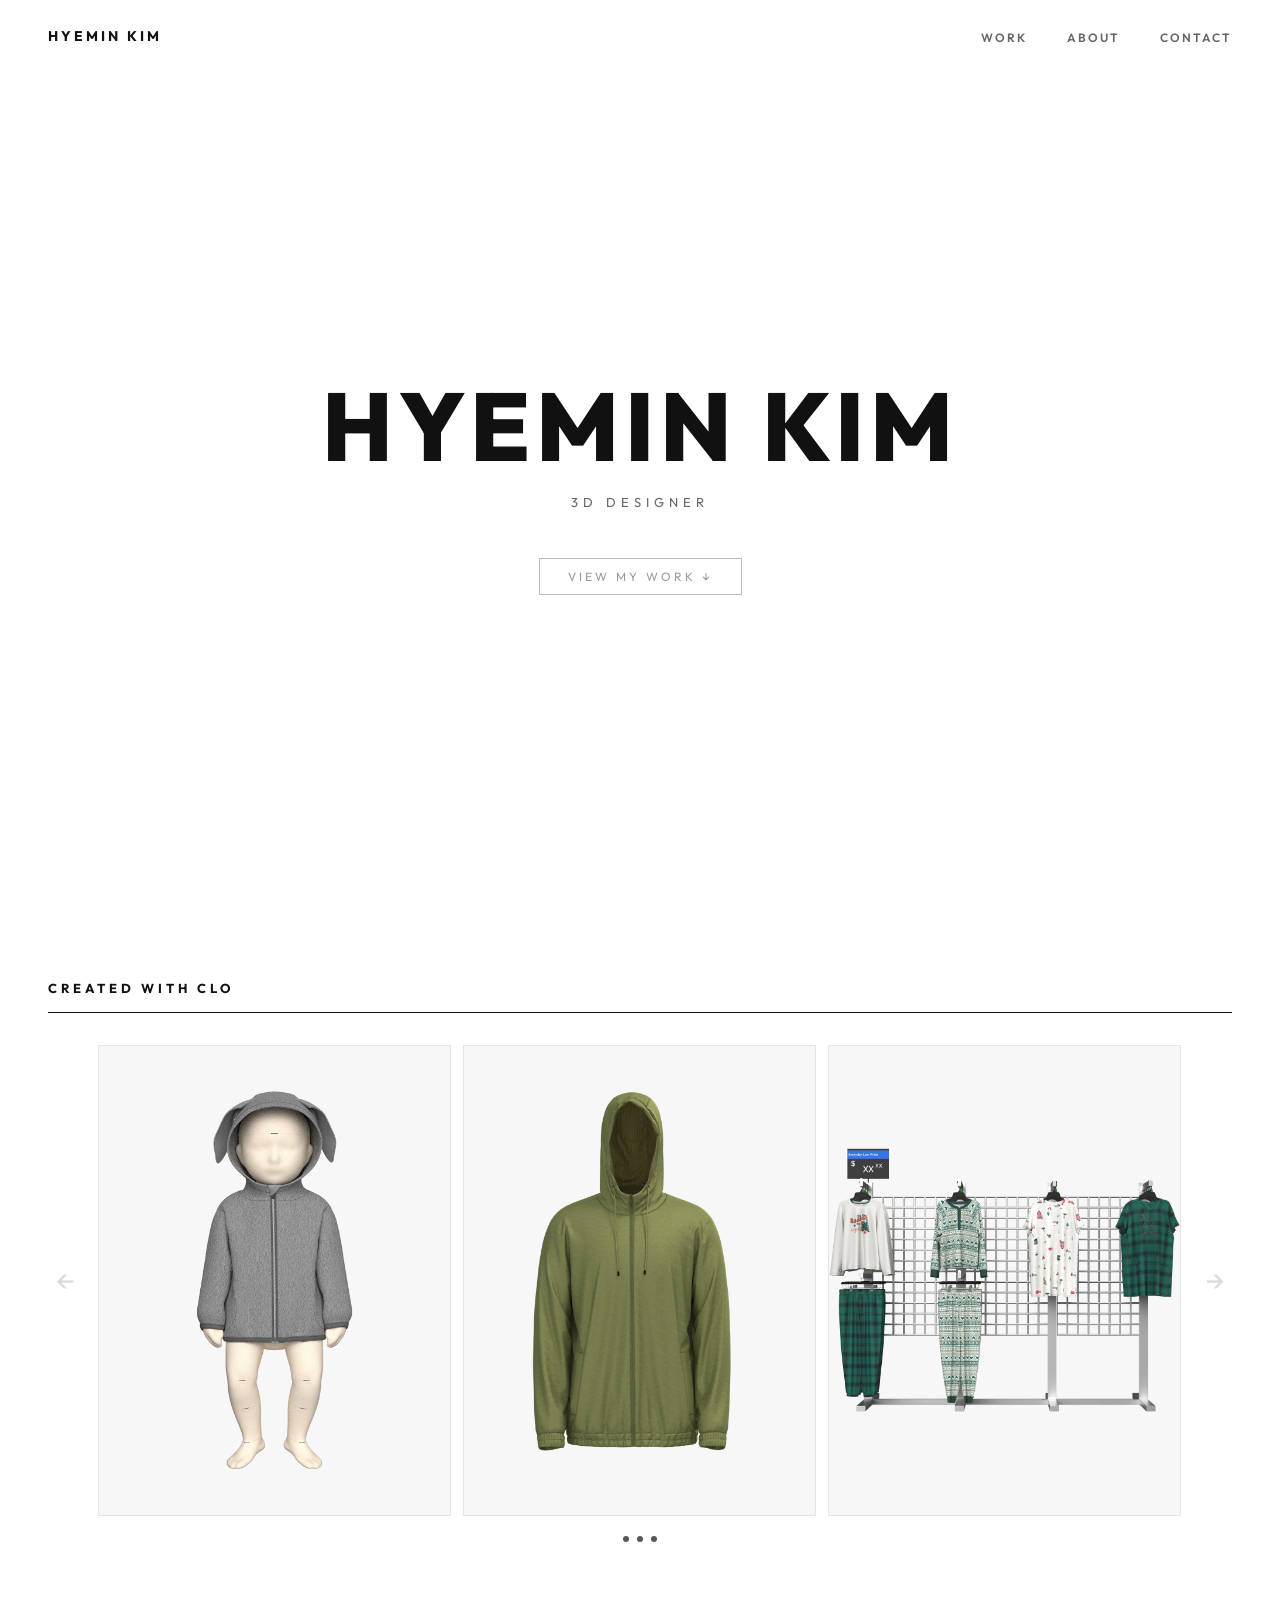
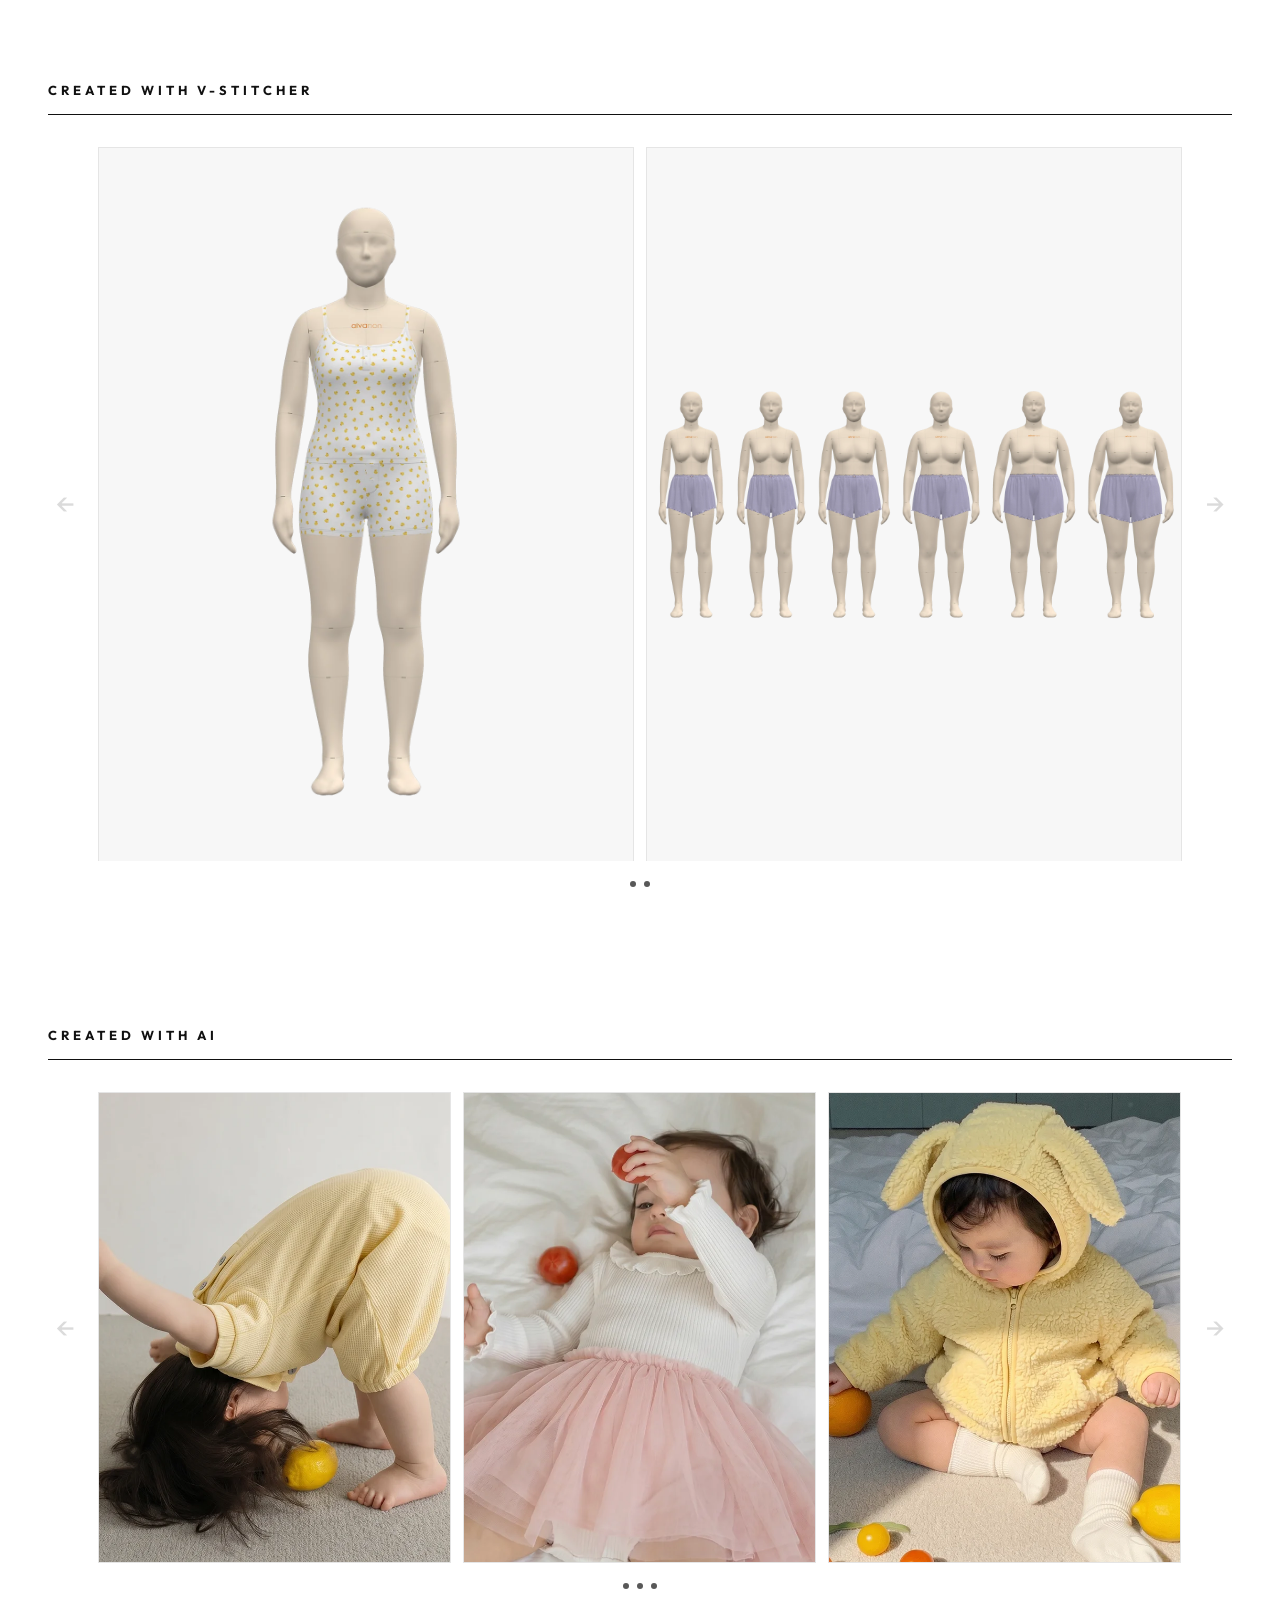
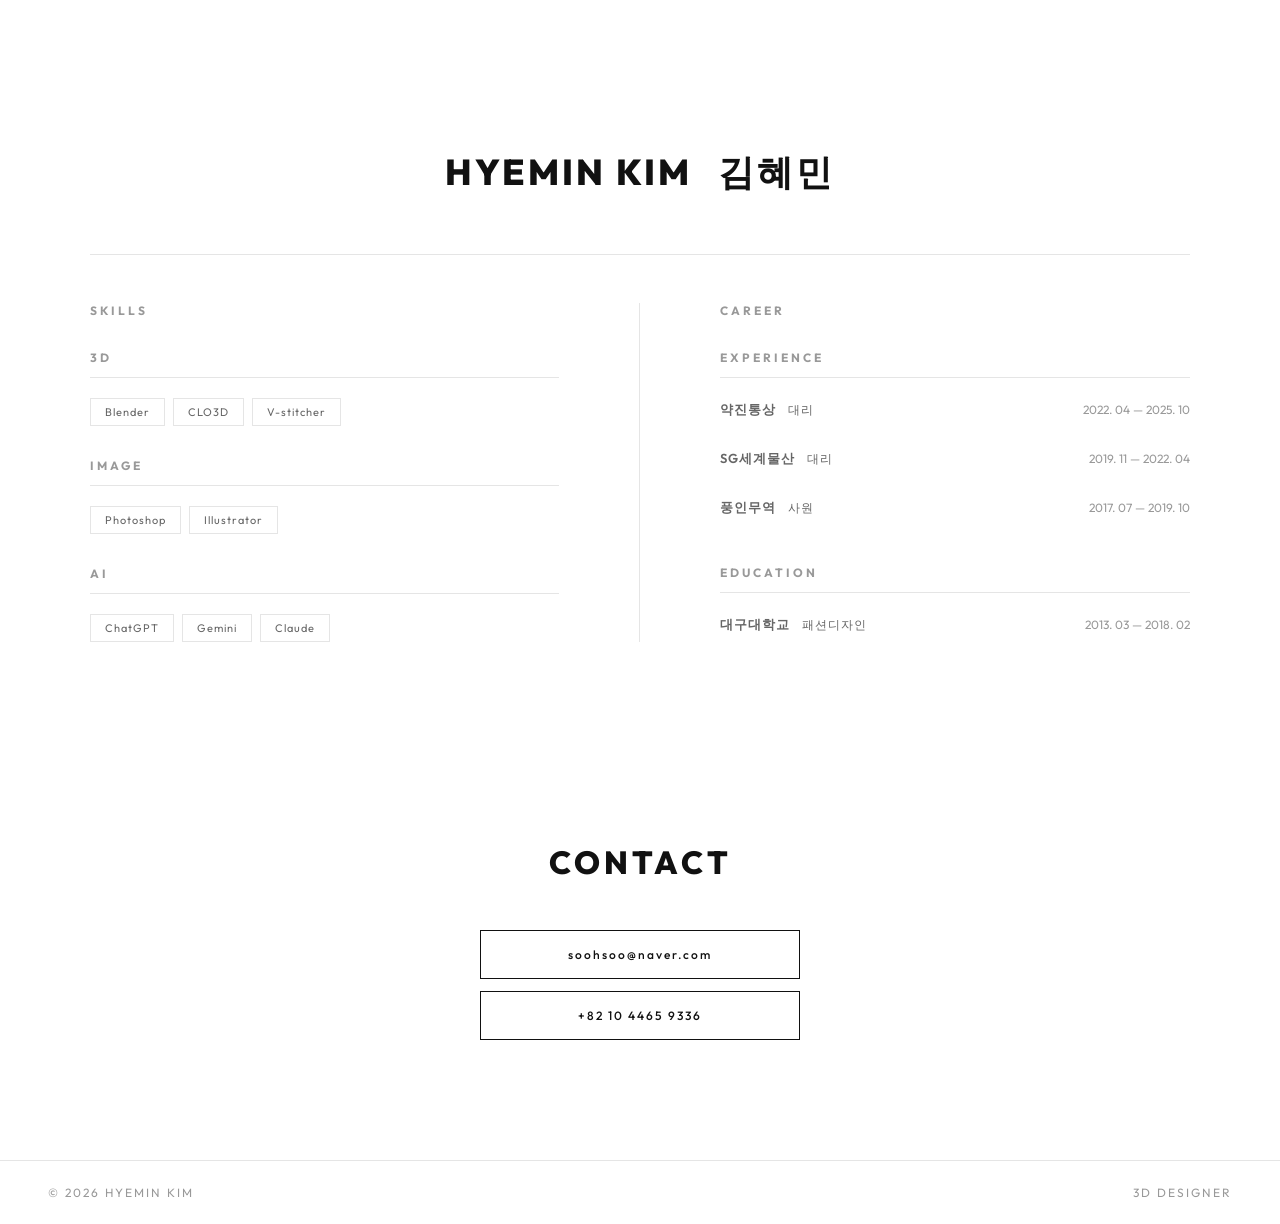
==== commit cb911c89: "update: add CREATED WITH AI gallery section with work-1/2/3 Co-Authored-By: Claude Sonnet 4.6 <norep" ====
--- a/index.html
+++ b/index.html
@@ -109,6 +109,42 @@
     </div>
   </section>
 
+  <!-- ─── GALLERY: CREATED WITH AI ─── -->
+  <section id="gallery-ai" class="gallery-section">
+    <div class="fade-in">
+      <h2 class="gallery-heading">CREATED WITH AI</h2>
+      <div class="gallery-carousel">
+        <button class="carousel-prev">←</button>
+        <div class="carousel-viewport">
+          <div class="gallery-grid">
+            <div class="gallery-item"
+                 data-title="work-1"
+                 data-tools="AI"
+                 data-images='["assets/created with ai/work-1/01_ai_image.webp","assets/created with ai/work-1/02_ai_image.webp","assets/created with ai/work-1/03_source_image_c2.webp"]'>
+              <img src="assets/created with ai/work-1/01_ai_image.webp" alt="work-1" loading="lazy">
+              <div class="overlay"><span>work-1</span></div>
+            </div>
+            <div class="gallery-item"
+                 data-title="work-2"
+                 data-tools="AI"
+                 data-images='["assets/created with ai/work-2/01_ai_image.webp","assets/created with ai/work-2/02_source_image_c2.webp"]'>
+              <img src="assets/created with ai/work-2/01_ai_image.webp" alt="work-2" loading="lazy">
+              <div class="overlay"><span>work-2</span></div>
+            </div>
+            <div class="gallery-item"
+                 data-title="work-3"
+                 data-tools="AI"
+                 data-images='["assets/created with ai/work-3/01_ai_image.webp","assets/created with ai/work-3/02_source_image_c2.webp"]'>
+              <img src="assets/created with ai/work-3/01_ai_image.webp" alt="work-3" loading="lazy">
+              <div class="overlay"><span>work-3</span></div>
+            </div>
+          </div>
+        </div>
+        <button class="carousel-next">→</button>
+      </div>
+    </div>
+  </section>
+
   <!-- ─── ABOUT ─── -->
   <section id="about">
     <div class="about-content fade-in">
--- a/css/gallery.css
+++ b/css/gallery.css
@@ -102,6 +102,10 @@
   height: 100%;
   object-fit: contain;
   transition: transform 0.4s ease;
+}
+
+#gallery-ai .gallery-item img {
+  object-fit: cover;
 }
 
 .gallery-item:hover img,
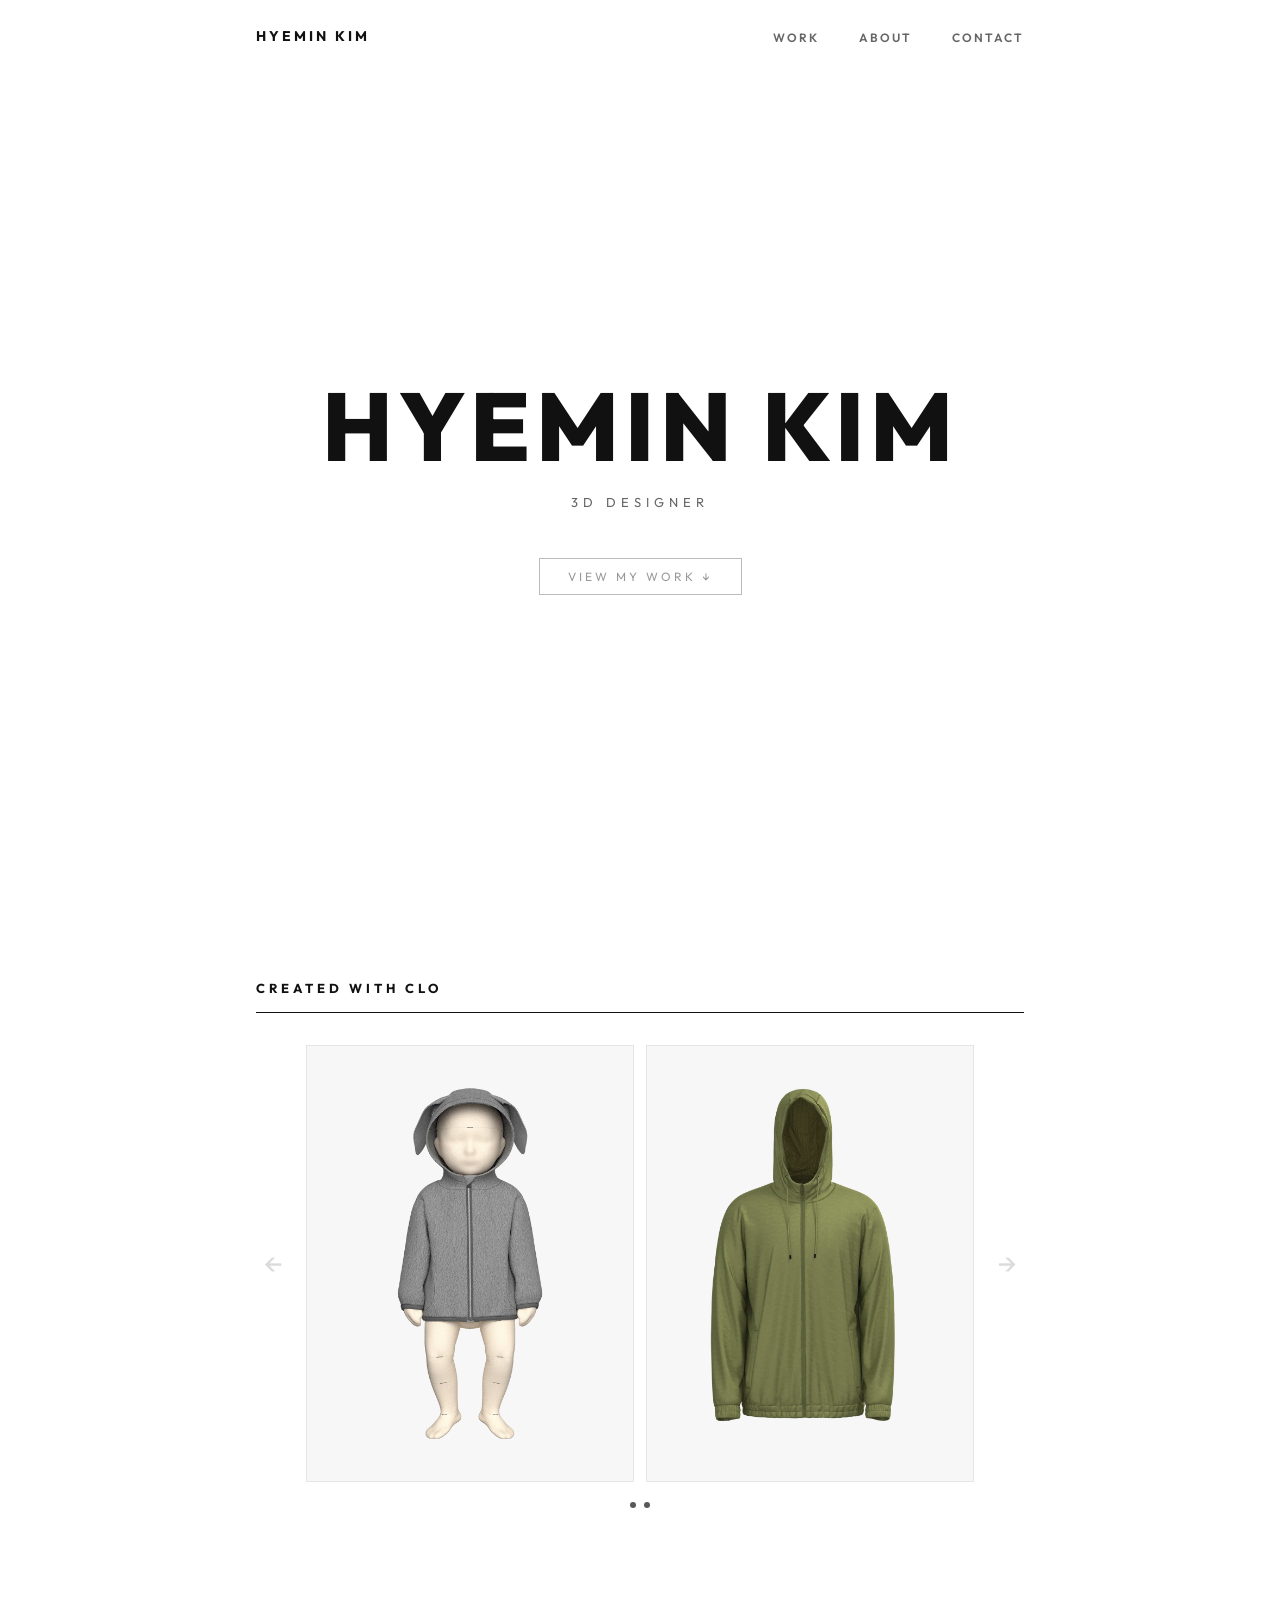
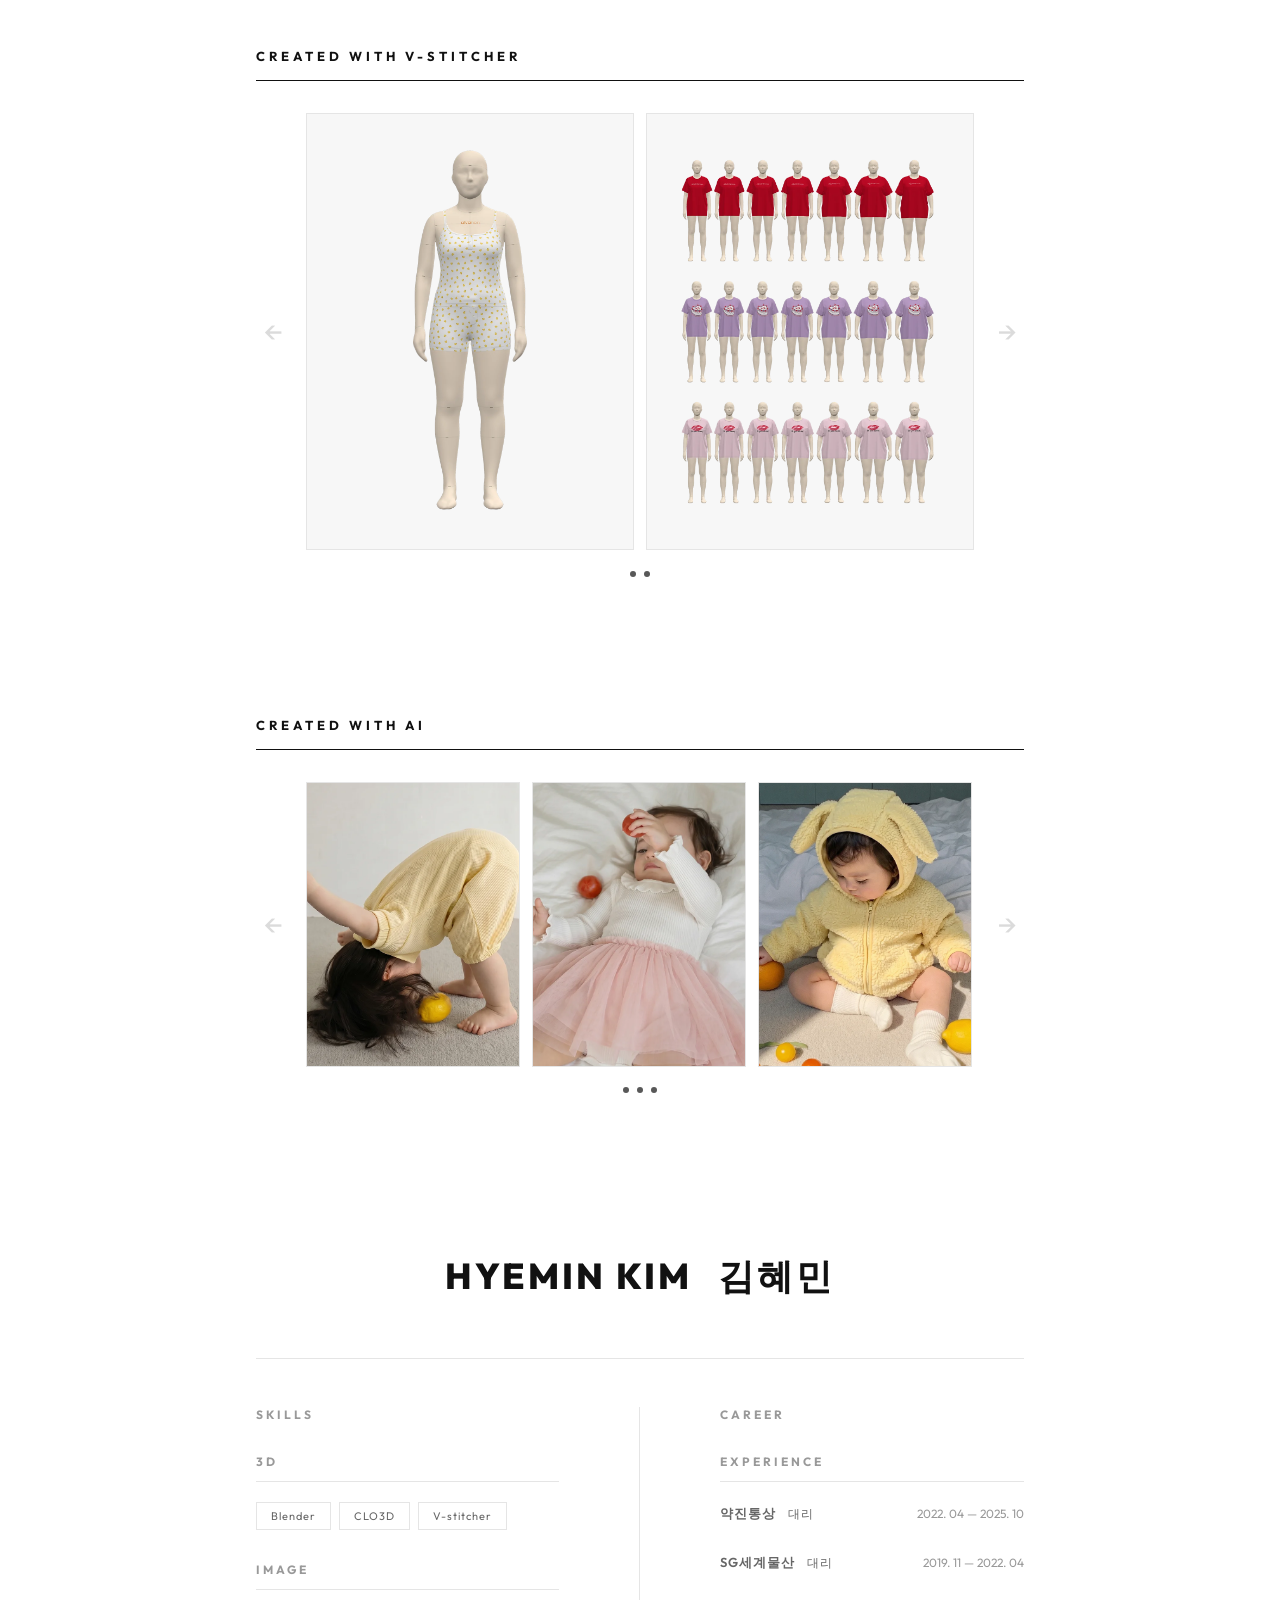
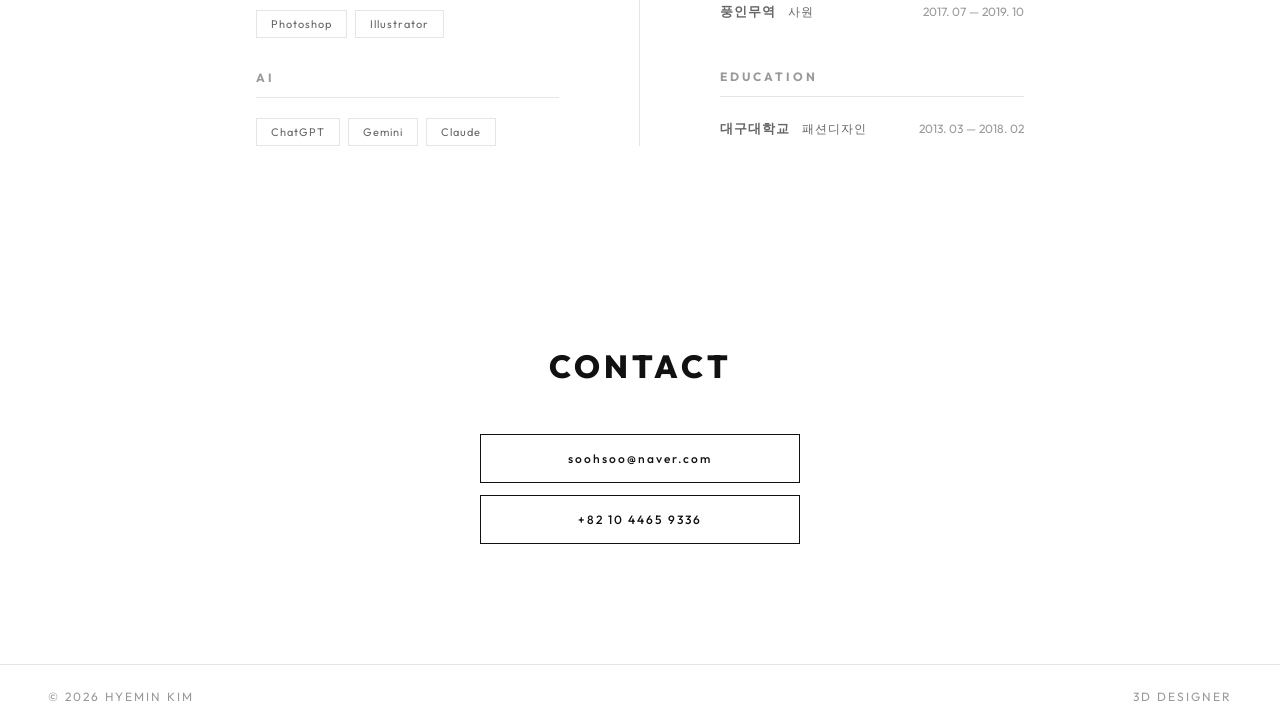
==== commit aec331fb: "update: fix lightbox/zoom image display, add AI section layout, gallery docs & skill - zoom view: ob" ====
--- a/index.html
+++ b/index.html
@@ -66,13 +66,6 @@
               <img src="assets/created with clo/sampling2_thumbnail.webp" alt="sampling-2(outer)" loading="lazy">
               <div class="overlay"><span>sampling-2(outer)</span></div>
             </div>
-            <div class="gallery-item"
-                 data-title="display"
-                 data-tools="CLO3D"
-                 data-images='["assets/created with clo/display/FAMILY PJ SET_정면뷰.webp","assets/created with clo/display/FAMILY PJ SET_사선뷰.webp","assets/created with clo/display/OPP SET_SLEEPSHIRT.webp","assets/created with clo/display/OPP SET_SLEEPSHIRT_1.webp"]'>
-              <img src="assets/created with clo/display_thumbnail.webp" alt="display" loading="lazy">
-              <div class="overlay"><span>display</span></div>
-            </div>
           </div>
         </div>
         <button class="carousel-next">→</button>
@@ -91,16 +84,16 @@
             <div class="gallery-item"
                  data-title="sampling"
                  data-tools="V-stitcher"
-                 data-images='["assets/created with v-stitcher/sampling/01_149760_PPFS_NB RIB SLEEPWEAR CAMI_ORCHID ROSE_front_c3.webp","assets/created with v-stitcher/sampling/01_149760_PPFS_NB RIB SLEEPWEAR CAMI_ORCHID ROSE_Left_c3.webp","assets/created with v-stitcher/sampling/01_149760_PPFS_NB RIB SLEEPWEAR CAMI_ORCHID ROSE_Back_c3.webp","assets/created with v-stitcher/sampling/02_149762_PPFS_NB BASIC SLEEPWEAR PANT_LIGHT GREY HEATHER_front_c3.webp","assets/created with v-stitcher/sampling/02_149762_PPFS_NB BASIC SLEEPWEAR PANT_LIGHT GREY HEATHER_Left_c3.webp","assets/created with v-stitcher/sampling/02_149762_PPFS_NB BASIC SLEEPWEAR PANT_LIGHT GREY HEATHER_Back_c3.webp","assets/created with v-stitcher/sampling/03_149769_PPFS_NB POINTELLE SKORT_NOBO_DITSY FLORAL_2_COMBO 2_front_c3.webp","assets/created with v-stitcher/sampling/03_149769_PPFS_NB POINTELLE SKORT_NOBO_DITSY FLORAL_2_COMBO 2_Left_c3.webp","assets/created with v-stitcher/sampling/03_149769_PPFS_NB POINTELLE SKORT_NOBO_DITSY FLORAL_2_COMBO 2_Back_c3.webp","assets/created with v-stitcher/sampling/04_HQ025242_PPFS_NB SLEEP CAMI BOXER SET_D34_NB_DUCKIES v2 rpt_CW1_VIV WHT_WMD34_NB_DUCKIES v2 rpt_CW1_VIV WHT_WM_front_c3.webp","assets/created with v-stitcher/sampling/04_HQ025242_PPFS_NB SLEEP CAMI BOXER SET_D34_NB_DUCKIES v2 rpt_CW1_VIV WHT_WMD34_NB_DUCKIES v2 rpt_CW1_VIV WHT_WM_Left_c3.webp","assets/created with v-stitcher/sampling/04_HQ025242_PPFS_NB SLEEP CAMI BOXER SET_D34_NB_DUCKIES v2 rpt_CW1_VIV WHT_WMD34_NB_DUCKIES v2 rpt_CW1_VIV WHT_WM_Back_c3.webp","assets/created with v-stitcher/sampling/05_TBD_ADM FULL_JS OPP PJ SET_S3 26_D29_JS_JOIE DE VIVRE G v1 rptcc_CW17_BERRY MAUVE_WM_S3 26_D29_JS_GINGHAM DITSY FLORAL v1 rptcc_CW1_BERRY MAUVE_WM_front_c3.webp","assets/created with v-stitcher/sampling/05_TBD_ADM FULL_JS OPP PJ SET_S3 26_D29_JS_JOIE DE VIVRE G v1 rptcc_CW17_BERRY MAUVE_WM_S3 26_D29_JS_GINGHAM DITSY FLORAL v1 rptcc_CW1_BERRY MAUVE_WM_Left_c3.webp","assets/created with v-stitcher/sampling/05_TBD_ADM FULL_JS OPP PJ SET_S3 26_D29_JS_JOIE DE VIVRE G v1 rptcc_CW17_BERRY MAUVE_WM_S3 26_D29_JS_GINGHAM DITSY FLORAL v1 rptcc_CW1_BERRY MAUVE_WM_Back_c3.webp","assets/created with v-stitcher/sampling/06_TBD_ADM SC_NB LOUNGE OVERSIZED ZIP HOODIE_Soft Silver_Front_c3.webp","assets/created with v-stitcher/sampling/06_TBD_ADM SC_NB LOUNGE OVERSIZED ZIP HOODIE_Soft Silver_Left_c3.webp","assets/created with v-stitcher/sampling/06_TBD_ADM SC_NB LOUNGE OVERSIZED ZIP HOODIE_Soft Silver_Back_c3.webp"]'>
+                 data-images='["assets/created with v-stitcher/sampling/01_TBD_ADM SC_BRAMI OPT1_SOFT SILVER_Front_c3.webp","assets/created with v-stitcher/sampling/01_TBD_ADM SC_BRAMI OPT1_SOFT SILVER_Left_c3.webp","assets/created with v-stitcher/sampling/01_TBD_ADM SC_BRAMI OPT1_SOFT SILVER_Back_c3.webp","assets/created with v-stitcher/sampling/02_TBD_ADM SC_NB LOUNGE BASIC TOP_OPT2_SOFT SILVER_front_c3.webp","assets/created with v-stitcher/sampling/02_TBD_ADM SC_NB LOUNGE BASIC TOP_OPT2_SOFT SILVER_Left_c3.webp","assets/created with v-stitcher/sampling/02_TBD_ADM SC_NB LOUNGE BASIC TOP_OPT2_SOFT SILVER_Back_c3.webp","assets/created with v-stitcher/sampling/03_TBD_ADM SC_NB LOUNGE OVERSIZED ZIP HOODIE_Soft Silver_Front_c3.webp","assets/created with v-stitcher/sampling/03_TBD_ADM SC_NB LOUNGE OVERSIZED ZIP HOODIE_Soft Silver_Left_c3.webp","assets/created with v-stitcher/sampling/03_TBD_ADM SC_NB LOUNGE OVERSIZED ZIP HOODIE_Soft Silver_Back_c3.webp","assets/created with v-stitcher/sampling/04_149763_PPFS_NB SLEEPWEAR LS TOP_BLACK SOOT 1_front_c3.webp","assets/created with v-stitcher/sampling/04_149763_PPFS_NB SLEEPWEAR LS TOP_BLACK SOOT 1_Left_c3.webp","assets/created with v-stitcher/sampling/04_149763_PPFS_NB SLEEPWEAR LS TOP_BLACK SOOT 1_Back_c3.webp","assets/created with v-stitcher/sampling/05_TBD_ADM SC_NB FOLD OVER PANT_SOFT SILVER_front_c3.webp","assets/created with v-stitcher/sampling/05_TBD_ADM SC_NB FOLD OVER PANT_SOFT SILVER_Left_c3.webp","assets/created with v-stitcher/sampling/05_TBD_ADM SC_NB FOLD OVER PANT_SOFT SILVER_Back_c3.webp","assets/created with v-stitcher/sampling/06_02_149762_PPFS_NB BASIC SLEEPWEAR PANT_LIGHT GREY HEATHER_front_c3.webp","assets/created with v-stitcher/sampling/06_02_149762_PPFS_NB BASIC SLEEPWEAR PANT_LIGHT GREY HEATHER_Left_c3.webp","assets/created with v-stitcher/sampling/06_02_149762_PPFS_NB BASIC SLEEPWEAR PANT_LIGHT GREY HEATHER_Back_c3.webp","assets/created with v-stitcher/sampling/07_TBD_ADM FULL_JS OPP PJ SET_S3 26_D29_JS_JOIE DE VIVRE G v1 rptcc_CW17_BERRY MAUVE_WM_S3 26_D29_JS_GINGHAM DITSY FLORAL v1 rptcc_CW1_BERRY MAUVE_WM_front_c3.webp","assets/created with v-stitcher/sampling/07_TBD_ADM FULL_JS OPP PJ SET_S3 26_D29_JS_JOIE DE VIVRE G v1 rptcc_CW17_BERRY MAUVE_WM_S3 26_D29_JS_GINGHAM DITSY FLORAL v1 rptcc_CW1_BERRY MAUVE_WM_Left_c3.webp","assets/created with v-stitcher/sampling/07_TBD_ADM FULL_JS OPP PJ SET_S3 26_D29_JS_JOIE DE VIVRE G v1 rptcc_CW17_BERRY MAUVE_WM_S3 26_D29_JS_GINGHAM DITSY FLORAL v1 rptcc_CW1_BERRY MAUVE_WM_Back_c3.webp","assets/created with v-stitcher/sampling/08_149769_PPFS_NB POINTELLE SKORT_NOBO_DITSY FLORAL_2_COMBO 2_front_c3.webp","assets/created with v-stitcher/sampling/08_149769_PPFS_NB POINTELLE SKORT_NOBO_DITSY FLORAL_2_COMBO 2_Left_c3.webp","assets/created with v-stitcher/sampling/08_149769_PPFS_NB POINTELLE SKORT_NOBO_DITSY FLORAL_2_COMBO 2_Back_c3.webp","assets/created with v-stitcher/sampling/09_149760_PPFS_NB RIB SLEEPWEAR CAMI_ORCHID ROSE_front_c3.webp","assets/created with v-stitcher/sampling/09_149760_PPFS_NB RIB SLEEPWEAR CAMI_ORCHID ROSE_Left_c3.webp","assets/created with v-stitcher/sampling/09_149760_PPFS_NB RIB SLEEPWEAR CAMI_ORCHID ROSE_Back_c3.webp","assets/created with v-stitcher/sampling/10_HQ025242_PPFS_NB SLEEP CAMI BOXER SET_D34_NB_DUCKIES v2 rpt_CW1_VIV WHT_WMD34_NB_DUCKIES v2 rpt_CW1_VIV WHT_WM_front_c3.webp","assets/created with v-stitcher/sampling/10_HQ025242_PPFS_NB SLEEP CAMI BOXER SET_D34_NB_DUCKIES v2 rpt_CW1_VIV WHT_WMD34_NB_DUCKIES v2 rpt_CW1_VIV WHT_WM_Left_c3.webp","assets/created with v-stitcher/sampling/10_HQ025242_PPFS_NB SLEEP CAMI BOXER SET_D34_NB_DUCKIES v2 rpt_CW1_VIV WHT_WMD34_NB_DUCKIES v2 rpt_CW1_VIV WHT_WM_Back_c3.webp","assets/created with v-stitcher/sampling/11_HQ025242_PPFS_NB SLEEP CAMI BOXER SET PLUS_D34_NB_DUCKIES v2 rpt_CW1_VIV WHT_WMD34_NB_DUCKIES v2 rpt_CW1_VIV WHT_WM_front_c3.webp","assets/created with v-stitcher/sampling/11_HQ025242_PPFS_NB SLEEP CAMI BOXER SET PLUS_D34_NB_DUCKIES v2 rpt_CW1_VIV WHT_WMD34_NB_DUCKIES v2 rpt_CW1_VIV WHT_WM_Left_c3.webp","assets/created with v-stitcher/sampling/11_HQ025242_PPFS_NB SLEEP CAMI BOXER SET PLUS_D34_NB_DUCKIES v2 rpt_CW1_VIV WHT_WMD34_NB_DUCKIES v2 rpt_CW1_VIV WHT_WM_Back_c3.webp","assets/created with v-stitcher/sampling/12_HQ021640_PPFS_NB BRAMI PLUS_S1 26_D29_NB_2 COLOR DITSY FLORAL v1 rpt_CW13_XE BLUE_WM_front_c3.webp","assets/created with v-stitcher/sampling/12_HQ021640_PPFS_NB BRAMI PLUS_S1 26_D29_NB_2 COLOR DITSY FLORAL v1 rpt_CW13_XE BLUE_WM_Left_c3.webp","assets/created with v-stitcher/sampling/12_HQ021640_PPFS_NB BRAMI PLUS_S1 26_D29_NB_2 COLOR DITSY FLORAL v1 rpt_CW13_XE BLUE_WM_Back_c3.webp","assets/created with v-stitcher/sampling/13_149761_GV_NB RIB SLEEPWEAR CARDI_EARLY LILAC PLUS_F_c2.webp","assets/created with v-stitcher/sampling/14_HQ263653_GV_JS RIBBED LACE PANT_PLUS_F_c2.webp","assets/created with v-stitcher/sampling/15_HQ263653_GV_JS RIBBED LACE TANK_PLUS_F_c2.webp","assets/created with v-stitcher/sampling/16_PLUS Hopeful Romantic_Cheery Tomato_c2.webp"]'>
               <img src="assets/created with v-stitcher/sampling_thumbnail.webp" alt="sampling" loading="lazy">
               <div class="overlay"><span>sampling</span></div>
             </div>
             <div class="gallery-item"
-                 data-title="grading"
+                 data-title="aw + grading"
                  data-tools="V-stitcher"
-                 data-images='["assets/created with v-stitcher/grading/149758_GV_NB RIB SLEEPWEAR SHORTS_EARLY LILAC_F_c1.webp","assets/created with v-stitcher/grading/149761_GV_NB RIB SLEEPWEAR CARDI_EARLY LILAC_F_c1.webp","assets/created with v-stitcher/grading/149763_GV_NB SLEEPWEAR LS TOP_LOVE YOU BLUE_F_c1.webp","assets/created with v-stitcher/grading/MISSY In your dreams_Delicate pink 3_c1.webp","assets/created with v-stitcher/grading/HQ263651_GV_JS RIBBED LACE TANK_F.webp"]'>
-              <img src="assets/created with v-stitcher/grading_thumbnail.webp" alt="grading" loading="lazy">
-              <div class="overlay"><span>grading</span></div>
+                 data-images='["assets/created with v-stitcher/aw + grading/01_MISSY HEART CAKE_Sweet Violet 3_c1.webp","assets/created with v-stitcher/aw + grading/02_MISSY Hopeful Romantic_Cheery Tomato 3_c1.webp","assets/created with v-stitcher/aw + grading/03_MISSY In your dreams_Delicate pink 3_c1.webp","assets/created with v-stitcher/aw + grading/04_149761_GV_NB RIB SLEEPWEAR CARDI_EARLY LILAC_F_c1.webp","assets/created with v-stitcher/aw + grading/05_149758_GV_NB RIB SLEEPWEAR SHORTS_EARLY LILAC_F_c1.webp","assets/created with v-stitcher/aw + grading/06_149763_GV_NB SLEEPWEAR LS TOP_LOVE YOU BLUE_F_c1.webp","assets/created with v-stitcher/aw + grading/07_HQ263651_GV_JS RIBBED LACE TANK_F_c1.webp"]'>
+              <img src="assets/created with v-stitcher/grading_thumbnail.webp" alt="aw + grading" loading="lazy">
+              <div class="overlay"><span>aw + grading</span></div>
             </div>
           </div>
         </div>
@@ -120,6 +113,7 @@
             <div class="gallery-item"
                  data-title="work-1"
                  data-tools="AI"
+                 data-layout="ai"
                  data-images='["assets/created with ai/work-1/01_ai_image.webp","assets/created with ai/work-1/02_ai_image.webp","assets/created with ai/work-1/03_source_image_c2.webp"]'>
               <img src="assets/created with ai/work-1/01_ai_image.webp" alt="work-1" loading="lazy">
               <div class="overlay"><span>work-1</span></div>
@@ -127,6 +121,7 @@
             <div class="gallery-item"
                  data-title="work-2"
                  data-tools="AI"
+                 data-layout="ai"
                  data-images='["assets/created with ai/work-2/01_ai_image.webp","assets/created with ai/work-2/02_source_image_c2.webp"]'>
               <img src="assets/created with ai/work-2/01_ai_image.webp" alt="work-2" loading="lazy">
               <div class="overlay"><span>work-2</span></div>
@@ -134,6 +129,7 @@
             <div class="gallery-item"
                  data-title="work-3"
                  data-tools="AI"
+                 data-layout="ai"
                  data-images='["assets/created with ai/work-3/01_ai_image.webp","assets/created with ai/work-3/02_source_image_c2.webp"]'>
               <img src="assets/created with ai/work-3/01_ai_image.webp" alt="work-3" loading="lazy">
               <div class="overlay"><span>work-3</span></div>
--- a/css/layout.css
+++ b/css/layout.css
@@ -12,11 +12,10 @@
 
 .nav-inner {
   width: 100%;
-  max-width: 1400px;
   display: flex;
   align-items: center;
   justify-content: space-between;
-  padding: 0 48px;
+  padding: 0 clamp(100px, 20vw, 400px);
 }
 
 nav.scrolled {
@@ -52,7 +51,7 @@
 
 /* ─── SECTIONS COMMON ─── */
 section {
-  padding: 100px 48px 80px;
+  padding: 100px clamp(100px, 20vw, 400px) 80px;
   border-top: none;
 }
 
@@ -72,7 +71,7 @@
     height: 60px;
   }
   .nav-inner {
-    padding: 0 20px;
+    padding: 0 clamp(16px, 5vw, 32px);
   }
   .nav-links {
     gap: 20px;
@@ -84,6 +83,6 @@
     font-size: 12px;
   }
   section {
-    padding: 80px 20px 60px;
+    padding: 80px clamp(16px, 5vw, 32px) 60px;
   }
 }
--- a/css/gallery.css
+++ b/css/gallery.css
@@ -2,9 +2,6 @@
 .gallery-section {
   padding-top: 80px;
   padding-bottom: 60px;
-  max-width: 1400px;
-  margin-left: auto;
-  margin-right: auto;
 }
 
 .gallery-heading {
@@ -258,44 +255,74 @@
 .lightbox-scroll {
   height: 100vh;
   overflow-y: auto;
-  padding: 72px 24px 48px;
-}
-
-.lightbox-scroll:not(.layout-grid) {
+  padding: 72px 20vw 48px;
+}
+
+/* ─── AI 레이아웃: 좌(AI) / 우(SOURCE) 컬럼 ─── */
+/* specificity 0,3,0 → layout-grid(0,2,0) 및 :not 규칙 완전 덮어씀 */
+.lightbox-scroll.ai-layout,
+.lightbox-scroll.ai-layout.layout-grid {
+  display: flex;
+  flex-direction: column;
+  align-items: center;
+  gap: 32px;
+  padding: 72px 0 48px;
+}
+
+/* 전체 행: 70vw × 70vh */
+.ai-pair-row {
+  display: flex;
+  gap: 8px;
+  width: 70vw;
+  height: 70vh;
+}
+
+/* 좌/우 컬럼 공통: 세로 flex로 이미지 쌓기 */
+.ai-col {
+  flex: 1;
+  display: flex;
+  flex-direction: column;
+  gap: 8px;
+  min-width: 0;
+  overflow: hidden;
+}
+
+/* 각 이미지 셀 */
+.ai-pair-item {
+  flex: 1;
+  min-width: 0;
+  min-height: 0;       /* flexbox min-size 버그 방지: 이미지 자연 높이로 인한 오버플로우 차단 */
+  position: relative;
+  cursor: pointer;
+  overflow: hidden;
+}
+
+.ai-pair-item img,
+.ai-pair-item video {
+  width: 100%;
+  height: 100%;
+  display: block;
+  object-fit: contain; /* 비율 유지, 박스에 맞춤 — cover 금지 */
+}
+
+.lightbox-scroll:not(.layout-grid):not(.ai-layout) {
   display: grid;
   grid-template-columns: 1fr 1fr;
   gap: 4px;
   align-content: start;
 }
 
-.lightbox-scroll:not(.layout-grid) .media-item {
+.lightbox-scroll:not(.layout-grid):not(.ai-layout) .media-item {
   aspect-ratio: 3 / 4;
 }
 
-.lightbox-scroll:not(.layout-grid) .media-item img,
-.lightbox-scroll:not(.layout-grid) .media-item video {
+.lightbox-scroll:not(.layout-grid):not(.ai-layout) .media-item img,
+.lightbox-scroll:not(.layout-grid):not(.ai-layout) .media-item video {
   width: 100%;
   height: 100%;
   object-fit: contain;
 }
 
-.lightbox-scroll.lb-display {
-  display: block;
-}
-
-.lightbox-scroll.lb-display .media-item {
-  aspect-ratio: unset;
-  width: 50%;
-  margin: 0 auto 8px;
-}
-
-.lightbox-scroll.lb-display .media-item img,
-.lightbox-scroll.lb-display .media-item video {
-  width: 100%;
-  height: auto;
-  display: block;
-  object-fit: unset;
-}
 
 .lightbox-scroll:not(.layout-grid) .lightbox-tools {
   grid-column: 1 / -1;
@@ -361,15 +388,10 @@
 .lightbox-scroll.layout-grid {
   display: flex;
   flex-direction: column;
-  gap: 8px;
-  padding: 72px 10vw 48px;
-}
-
-.lightbox-scroll.lb-sampling-1.layout-grid,
-.lightbox-scroll.lb-sampling.layout-grid,
-.lightbox-scroll.lb-grading.layout-grid {
-  gap: 64px;
-}
+  gap: 32px;
+  padding: 72px 20vw 48px;
+}
+
 
 .grid-row {
   display: flex;
@@ -477,7 +499,9 @@
 
 .media-item:hover .click-hint,
 .hover-pair:hover .click-hint,
-.ftg-triple:hover .click-hint {
+.ftg-triple:hover .click-hint,
+.group-card:hover .click-hint,
+.ai-pair-item:hover .click-hint {
   color: rgba(255, 255, 255, 0.9);
   background: rgba(0, 0, 0, 0.35);
 }
@@ -704,6 +728,127 @@
   width: 100%;
   height: 100%;
   object-fit: contain;
+  display: block;
+}
+
+/* ─── GROUP CARD ─── */
+.group-card {
+  position: relative;
+  overflow: hidden;
+  cursor: pointer;
+  min-width: 0;
+  flex-shrink: 0;
+  transition: transform 0.3s ease;
+}
+
+.group-card:hover {
+  transform: scale(1.02);
+}
+
+.group-card::after {
+  content: '';
+  position: absolute;
+  inset: 0;
+  background: rgba(255, 255, 255, 0.08);
+  opacity: 0;
+  pointer-events: none;
+  transition: opacity 0.3s ease;
+  z-index: 1;
+}
+
+.group-card:hover::after {
+  opacity: 1;
+}
+
+.group-card-inner {
+  display: grid;
+  gap: 8px;
+  width: 100%;
+}
+
+/* 2장, 3장: 고정 높이 */
+.group-card-inner--2,
+.group-card-inner--3 {
+  height: 50vh;
+}
+
+/* 1장(그레이딩): flex로 이미지 자연 비율 유지 */
+.group-card-inner--1 {
+  display: flex;
+  align-items: center;
+  justify-content: center;
+  height: 50vh;
+  overflow: hidden;
+}
+
+.group-card-inner--1 img,
+.group-card-inner--1 video {
+  max-width: 100%;
+  max-height: 100%;
+  width: auto;
+  height: auto;
+  display: block;
+}
+
+.group-card-inner--3 img,
+.group-card-inner--3 video {
+  width: 100%;
+  height: 100%;
+  display: block;
+  object-fit: cover;
+  object-position: center top;
+}
+
+.group-card-inner--2 img,
+.group-card-inner--2 video {
+  width: 100%;
+  height: 100%;
+  display: block;
+  object-fit: cover;
+  object-position: center top;
+}
+
+.group-card-inner--4 img,
+.group-card-inner--4 video {
+  width: 100%;
+  aspect-ratio: 3 / 4;
+  display: block;
+  object-fit: contain;
+}
+
+/* ─── GROUP ZOOM GRID ─── */
+.group-zoom-grid {
+  display: grid;
+  gap: 16px;
+  width: 80vw;
+  align-items: start;
+}
+
+.group-zoom-grid .media-item {
+  min-width: 0;
+  aspect-ratio: 3 / 4;   /* 4장 행 셀 비율 복구 */
+}
+
+.group-zoom-item {
+  cursor: crosshair;
+}
+
+.group-zoom-item:hover {
+  transform: none;
+}
+
+.group-zoom-item::after {
+  display: none;
+}
+
+.lightbox-zoom-content .group-zoom-grid .media-item img,
+.lightbox-zoom-content .group-zoom-grid .media-item video {
+  width: 100% !important;
+  height: 100% !important;
+  max-width: 100% !important;
+  max-height: 100% !important;
+  object-fit: contain !important;   /* 잘림 없이 박스에 맞춤 (cover는 측면 뷰 머리 잘림) */
+  object-position: center center !important;
   display: block;
 }
 
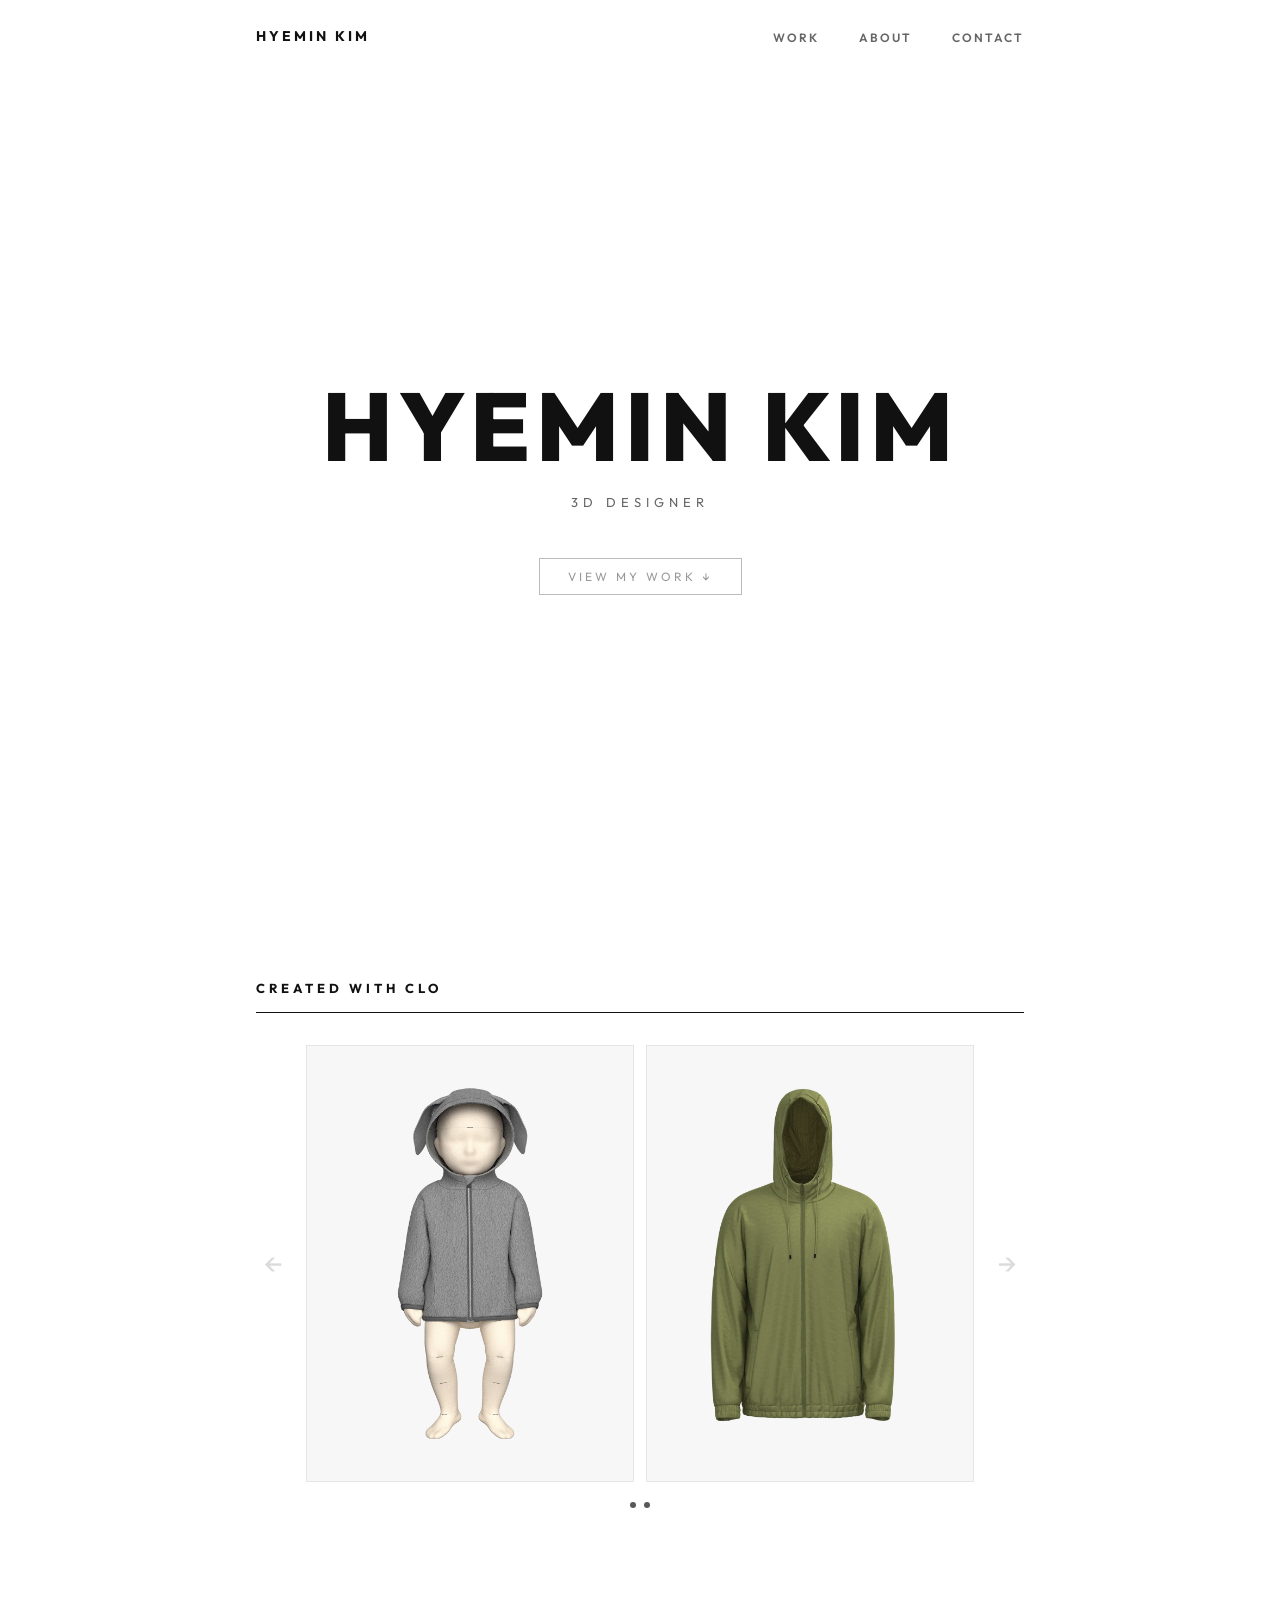
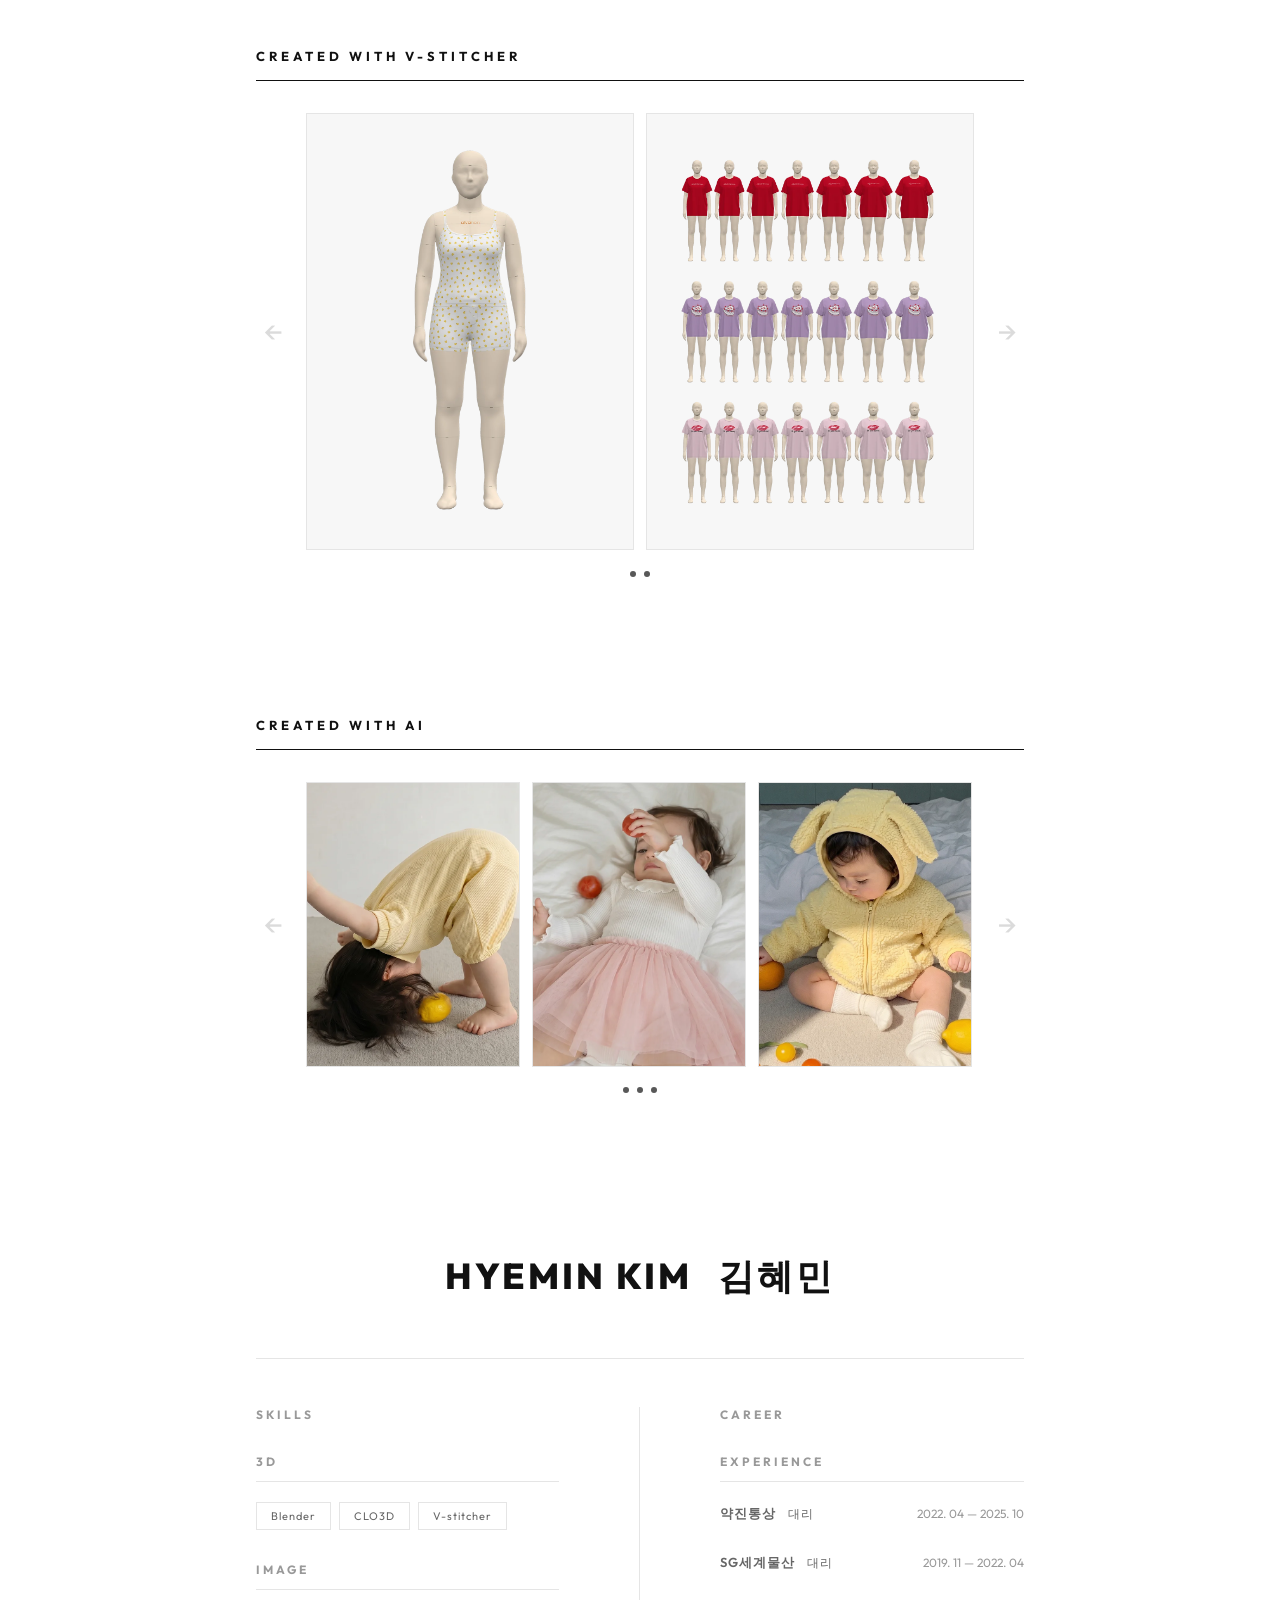
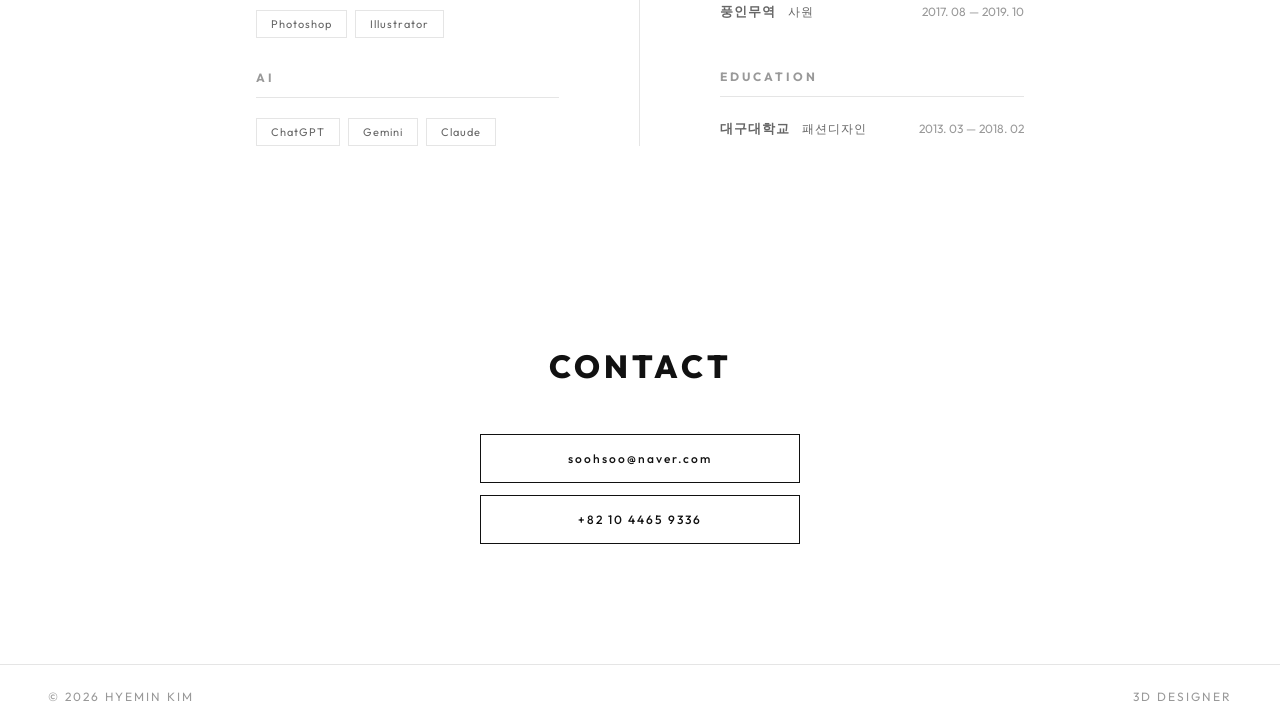
==== commit 034db0af: "update: mobile support, fix single-image zoom overflow, correct 풍인무역 start date - mobile (≤768px): r" ====
--- a/index.html
+++ b/index.html
@@ -204,7 +204,7 @@
             <div class="info-entry">
               <div class="entry-header">
                 <div class="entry-title">풍인무역 <span class="entry-role">사원</span></div>
-                <div class="entry-date">2017. 07 — 2019. 10</div>
+                <div class="entry-date">2017. 08 — 2019. 10</div>
               </div>
             </div>
           </div>
--- a/css/gallery.css
+++ b/css/gallery.css
@@ -284,10 +284,9 @@
   flex-direction: column;
   gap: 8px;
   min-width: 0;
-  overflow: hidden;
-}
-
-/* 각 이미지 셀 */
+}
+
+/* 각 이미지 셀 — group-card와 동일한 hover 동작 */
 .ai-pair-item {
   flex: 1;
   min-width: 0;
@@ -295,6 +294,26 @@
   position: relative;
   cursor: pointer;
   overflow: hidden;
+  transition: transform 0.3s ease;
+}
+
+.ai-pair-item:hover {
+  transform: scale(1.02);
+}
+
+.ai-pair-item::after {
+  content: '';
+  position: absolute;
+  inset: 0;
+  background: rgba(255, 255, 255, 0.08);
+  opacity: 0;
+  pointer-events: none;
+  transition: opacity 0.3s ease;
+  z-index: 1;
+}
+
+.ai-pair-item:hover::after {
+  opacity: 1;
 }
 
 .ai-pair-item img,
@@ -556,6 +575,14 @@
   object-fit: contain;
 }
 
+/* 단일 이미지 돋보기 래퍼 — 확대 시 이미지 바깥으로 넘치지 않게 클리핑 */
+.zoom-magnify {
+  overflow: hidden;
+  cursor: zoom-in;
+  display: flex;
+  line-height: 0;
+}
+
 .lightbox-zoom-content.zoom-pair img,
 .lightbox-zoom-content.zoom-pair video {
   max-width: calc(50vw - 8px);
@@ -819,8 +846,8 @@
 /* ─── GROUP ZOOM GRID ─── */
 .group-zoom-grid {
   display: grid;
-  gap: 16px;
-  width: 80vw;
+  gap: 8px;              /* 리스트(group-card-inner)와 동일 간격 */
+  width: 90vw;
   align-items: start;
 }
 
@@ -847,9 +874,39 @@
   height: 100% !important;
   max-width: 100% !important;
   max-height: 100% !important;
-  object-fit: contain !important;   /* 잘림 없이 박스에 맞춤 (cover는 측면 뷰 머리 잘림) */
+  object-fit: contain !important;   /* 기본: 잘림 없이 박스에 맞춤 (4장 등) */
   object-position: center center !important;
   display: block;
+}
+
+/* 3장 그룹(브이스티쳐 샘플링) zoom: 리스트와 동일하게 cover로 꽉 채워 붙임 */
+.lightbox-zoom-content .group-zoom-grid--3 .media-item img,
+.lightbox-zoom-content .group-zoom-grid--3 .media-item video {
+  object-fit: cover !important;
+  object-position: center top !important;
+}
+
+/* 1장 그룹(그레이딩 / c2 단일 합성 이미지) zoom:
+   3:4 셀을 강제하면 90vw 정사각이 화면 밖으로 넘쳐 위아래가 잘림.
+   셀 비율 해제 + 이미지를 뷰포트(85vh)에 맞춰 전체 표시 */
+.group-zoom-grid--single {
+  width: auto;
+  max-width: 92vw;
+  justify-content: center;
+}
+
+.group-zoom-grid--single .media-item {
+  aspect-ratio: auto;
+}
+
+.lightbox-zoom-content .group-zoom-grid--single .media-item img,
+.lightbox-zoom-content .group-zoom-grid--single .media-item video {
+  width: auto !important;
+  height: auto !important;
+  max-width: 92vw !important;
+  max-height: 85vh !important;
+  object-fit: contain !important;
+  object-position: center center !important;
 }
 
 /* ─── LOADING SPINNER ─── */
@@ -883,3 +940,45 @@
   left: 50%;
   margin: -14px 0 0 -14px;
 }
+
+/* ─── 모바일 대응 (768px 이하) ─── */
+/* 데스크탑 레이아웃 유지, 768px 이하에서만 분기. 상세: docs/lightbox-image-rules.md */
+@media (max-width: 768px) {
+  /* 라이트박스 좌우 여백 축소 → 이미지 폭 최대화 (그룹은 한 줄 그대로 유지) */
+  .lightbox-scroll,
+  .lightbox-scroll.layout-grid {
+    padding: 64px 12px 40px;
+  }
+
+  /* 그룹 줌: 화면 폭 거의 꽉, 간격 축소. 나란히 배치 유지 */
+  .group-zoom-grid {
+    width: 96vw;
+    gap: 4px;
+  }
+
+  /* hover 힌트는 터치에서 안 뜨므로 숨김 (탭 동작은 그대로) */
+  .click-hint {
+    display: none;
+  }
+
+  /* AI 섹션: 좌(AI)/우(소스) → 위/아래 세로 전환 */
+  .ai-pair-row {
+    flex-direction: column;
+    width: 92vw;
+    height: auto;
+  }
+  .ai-col {
+    width: 100%;
+  }
+  /* 세로 스택: 각 이미지를 폭 기준 자연 높이로 */
+  .ai-pair-item {
+    flex: none;
+    min-height: 0;
+    height: auto;
+  }
+  .ai-pair-item img,
+  .ai-pair-item video {
+    height: auto;
+    width: 100%;
+  }
+}
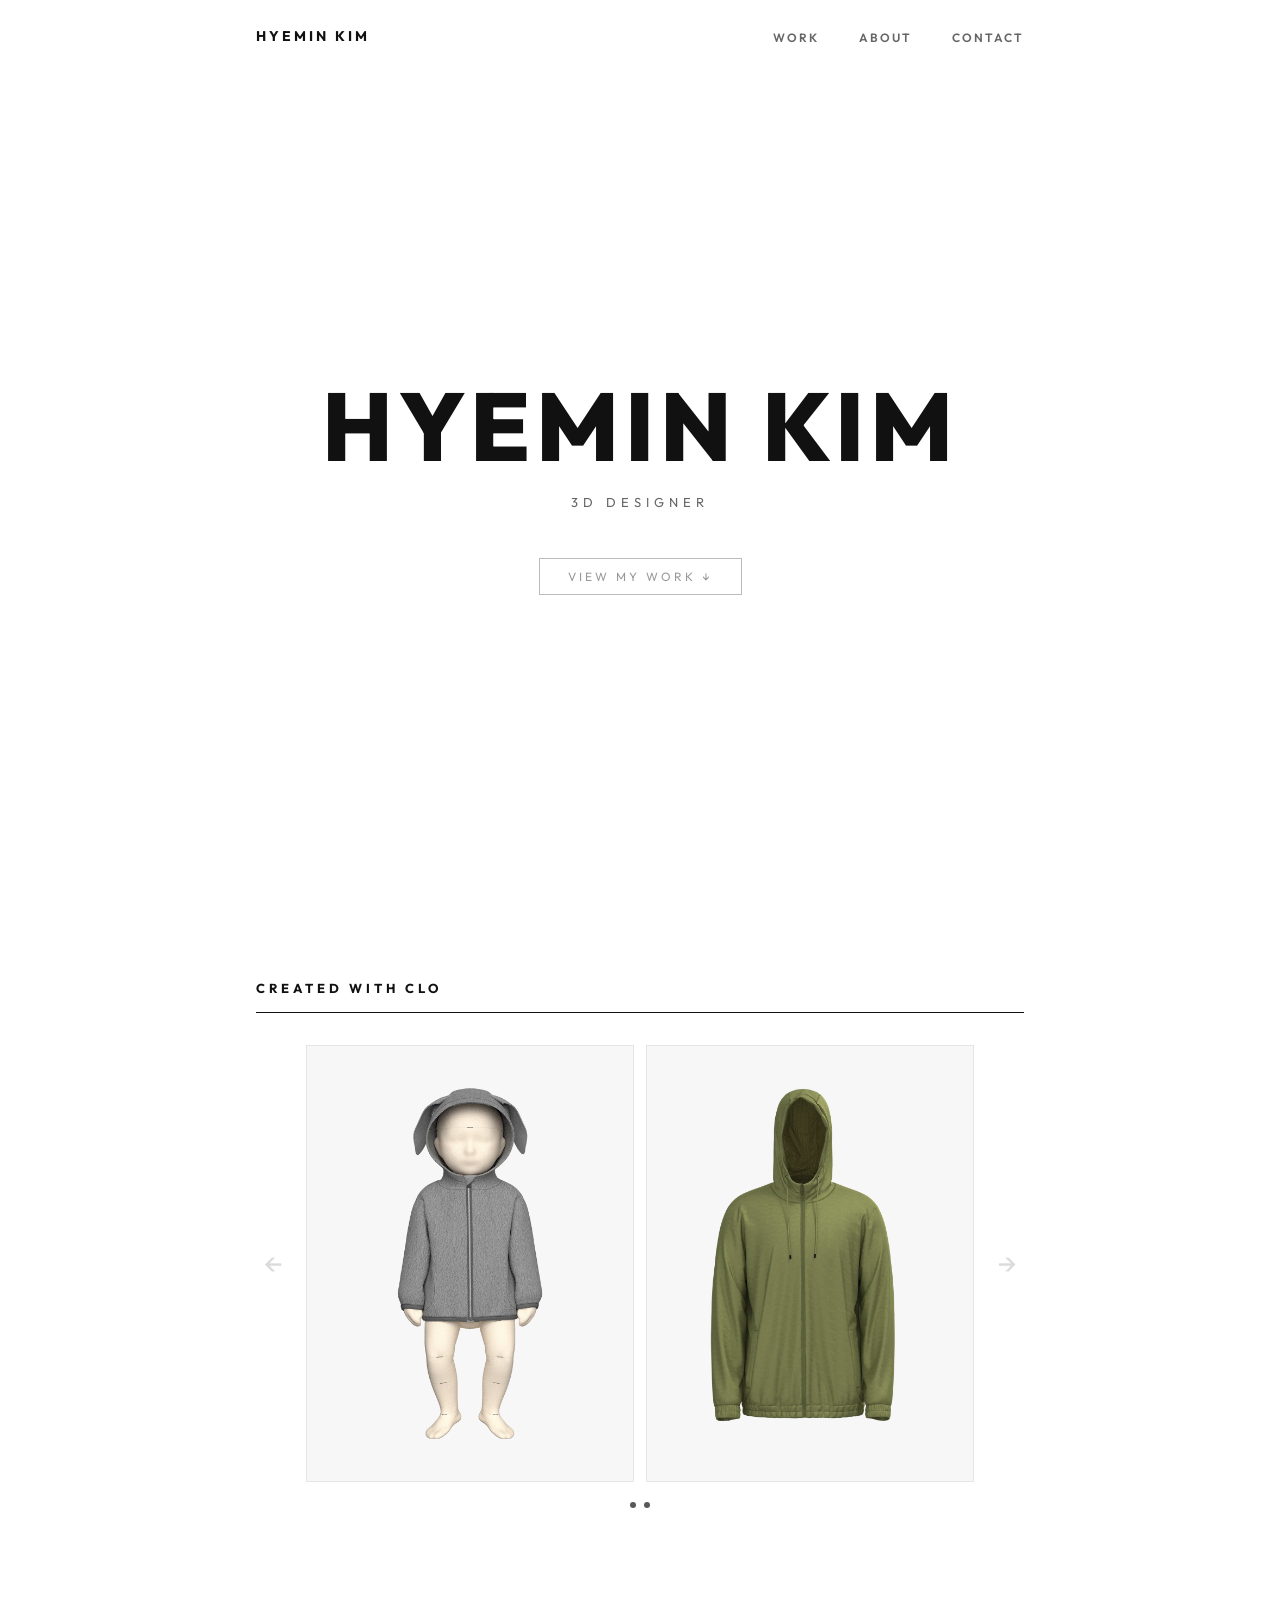
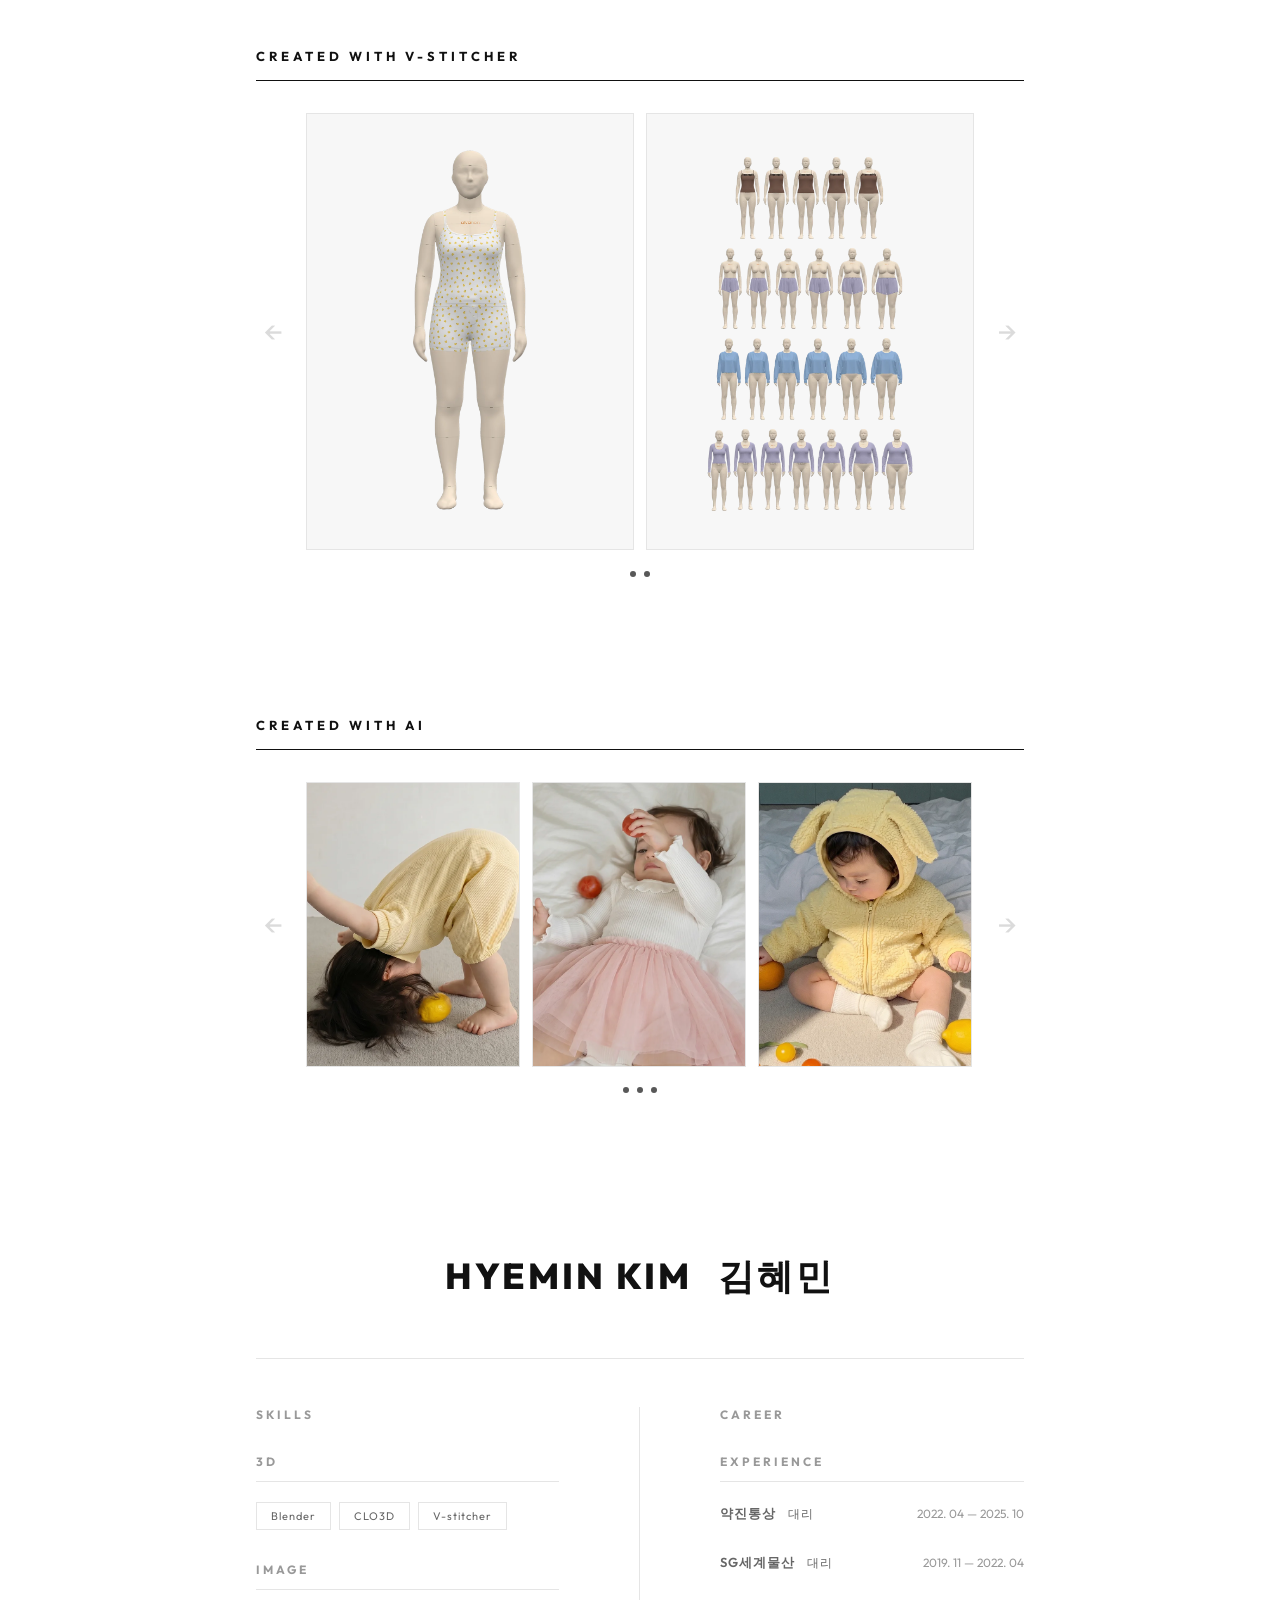
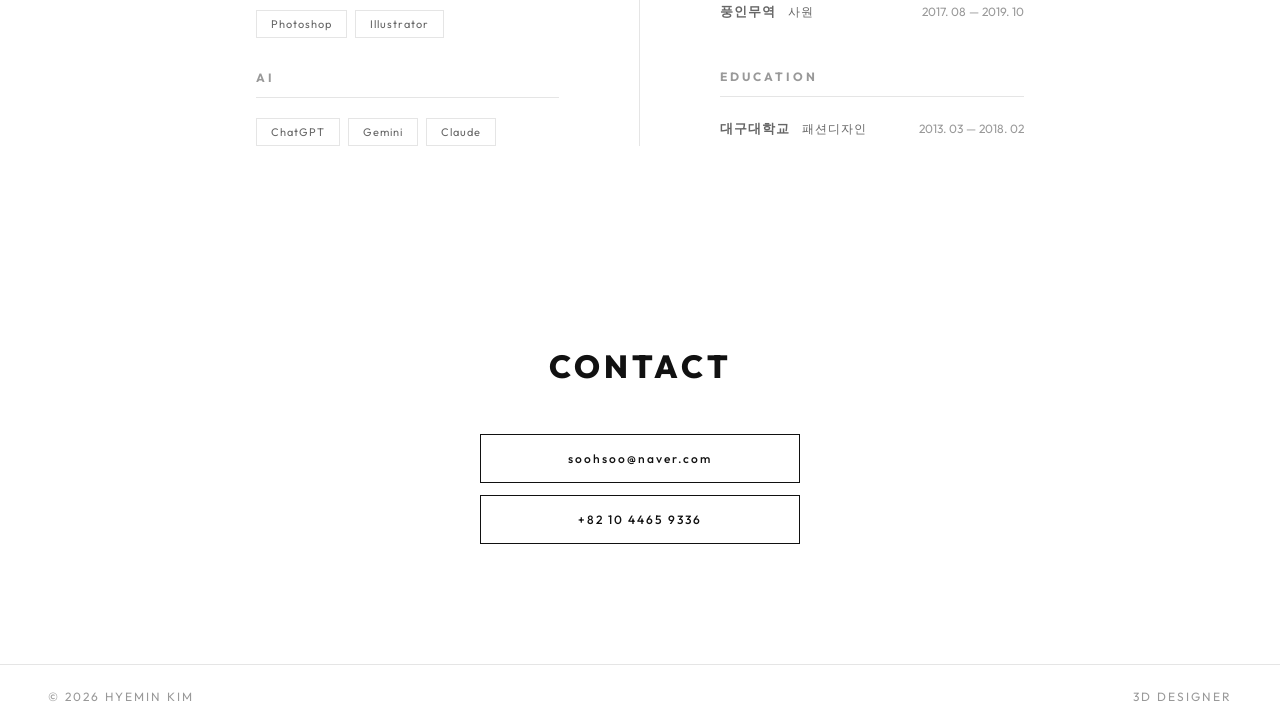
==== commit acd7e3b6: "update: rename grading project, rebuild v-stitcher sampling, mobile gallery overhaul - assets: 'aw +" ====
--- a/index.html
+++ b/index.html
@@ -84,16 +84,16 @@
             <div class="gallery-item"
                  data-title="sampling"
                  data-tools="V-stitcher"
-                 data-images='["assets/created with v-stitcher/sampling/01_TBD_ADM SC_BRAMI OPT1_SOFT SILVER_Front_c3.webp","assets/created with v-stitcher/sampling/01_TBD_ADM SC_BRAMI OPT1_SOFT SILVER_Left_c3.webp","assets/created with v-stitcher/sampling/01_TBD_ADM SC_BRAMI OPT1_SOFT SILVER_Back_c3.webp","assets/created with v-stitcher/sampling/02_TBD_ADM SC_NB LOUNGE BASIC TOP_OPT2_SOFT SILVER_front_c3.webp","assets/created with v-stitcher/sampling/02_TBD_ADM SC_NB LOUNGE BASIC TOP_OPT2_SOFT SILVER_Left_c3.webp","assets/created with v-stitcher/sampling/02_TBD_ADM SC_NB LOUNGE BASIC TOP_OPT2_SOFT SILVER_Back_c3.webp","assets/created with v-stitcher/sampling/03_TBD_ADM SC_NB LOUNGE OVERSIZED ZIP HOODIE_Soft Silver_Front_c3.webp","assets/created with v-stitcher/sampling/03_TBD_ADM SC_NB LOUNGE OVERSIZED ZIP HOODIE_Soft Silver_Left_c3.webp","assets/created with v-stitcher/sampling/03_TBD_ADM SC_NB LOUNGE OVERSIZED ZIP HOODIE_Soft Silver_Back_c3.webp","assets/created with v-stitcher/sampling/04_149763_PPFS_NB SLEEPWEAR LS TOP_BLACK SOOT 1_front_c3.webp","assets/created with v-stitcher/sampling/04_149763_PPFS_NB SLEEPWEAR LS TOP_BLACK SOOT 1_Left_c3.webp","assets/created with v-stitcher/sampling/04_149763_PPFS_NB SLEEPWEAR LS TOP_BLACK SOOT 1_Back_c3.webp","assets/created with v-stitcher/sampling/05_TBD_ADM SC_NB FOLD OVER PANT_SOFT SILVER_front_c3.webp","assets/created with v-stitcher/sampling/05_TBD_ADM SC_NB FOLD OVER PANT_SOFT SILVER_Left_c3.webp","assets/created with v-stitcher/sampling/05_TBD_ADM SC_NB FOLD OVER PANT_SOFT SILVER_Back_c3.webp","assets/created with v-stitcher/sampling/06_02_149762_PPFS_NB BASIC SLEEPWEAR PANT_LIGHT GREY HEATHER_front_c3.webp","assets/created with v-stitcher/sampling/06_02_149762_PPFS_NB BASIC SLEEPWEAR PANT_LIGHT GREY HEATHER_Left_c3.webp","assets/created with v-stitcher/sampling/06_02_149762_PPFS_NB BASIC SLEEPWEAR PANT_LIGHT GREY HEATHER_Back_c3.webp","assets/created with v-stitcher/sampling/07_TBD_ADM FULL_JS OPP PJ SET_S3 26_D29_JS_JOIE DE VIVRE G v1 rptcc_CW17_BERRY MAUVE_WM_S3 26_D29_JS_GINGHAM DITSY FLORAL v1 rptcc_CW1_BERRY MAUVE_WM_front_c3.webp","assets/created with v-stitcher/sampling/07_TBD_ADM FULL_JS OPP PJ SET_S3 26_D29_JS_JOIE DE VIVRE G v1 rptcc_CW17_BERRY MAUVE_WM_S3 26_D29_JS_GINGHAM DITSY FLORAL v1 rptcc_CW1_BERRY MAUVE_WM_Left_c3.webp","assets/created with v-stitcher/sampling/07_TBD_ADM FULL_JS OPP PJ SET_S3 26_D29_JS_JOIE DE VIVRE G v1 rptcc_CW17_BERRY MAUVE_WM_S3 26_D29_JS_GINGHAM DITSY FLORAL v1 rptcc_CW1_BERRY MAUVE_WM_Back_c3.webp","assets/created with v-stitcher/sampling/08_149769_PPFS_NB POINTELLE SKORT_NOBO_DITSY FLORAL_2_COMBO 2_front_c3.webp","assets/created with v-stitcher/sampling/08_149769_PPFS_NB POINTELLE SKORT_NOBO_DITSY FLORAL_2_COMBO 2_Left_c3.webp","assets/created with v-stitcher/sampling/08_149769_PPFS_NB POINTELLE SKORT_NOBO_DITSY FLORAL_2_COMBO 2_Back_c3.webp","assets/created with v-stitcher/sampling/09_149760_PPFS_NB RIB SLEEPWEAR CAMI_ORCHID ROSE_front_c3.webp","assets/created with v-stitcher/sampling/09_149760_PPFS_NB RIB SLEEPWEAR CAMI_ORCHID ROSE_Left_c3.webp","assets/created with v-stitcher/sampling/09_149760_PPFS_NB RIB SLEEPWEAR CAMI_ORCHID ROSE_Back_c3.webp","assets/created with v-stitcher/sampling/10_HQ025242_PPFS_NB SLEEP CAMI BOXER SET_D34_NB_DUCKIES v2 rpt_CW1_VIV WHT_WMD34_NB_DUCKIES v2 rpt_CW1_VIV WHT_WM_front_c3.webp","assets/created with v-stitcher/sampling/10_HQ025242_PPFS_NB SLEEP CAMI BOXER SET_D34_NB_DUCKIES v2 rpt_CW1_VIV WHT_WMD34_NB_DUCKIES v2 rpt_CW1_VIV WHT_WM_Left_c3.webp","assets/created with v-stitcher/sampling/10_HQ025242_PPFS_NB SLEEP CAMI BOXER SET_D34_NB_DUCKIES v2 rpt_CW1_VIV WHT_WMD34_NB_DUCKIES v2 rpt_CW1_VIV WHT_WM_Back_c3.webp","assets/created with v-stitcher/sampling/11_HQ025242_PPFS_NB SLEEP CAMI BOXER SET PLUS_D34_NB_DUCKIES v2 rpt_CW1_VIV WHT_WMD34_NB_DUCKIES v2 rpt_CW1_VIV WHT_WM_front_c3.webp","assets/created with v-stitcher/sampling/11_HQ025242_PPFS_NB SLEEP CAMI BOXER SET PLUS_D34_NB_DUCKIES v2 rpt_CW1_VIV WHT_WMD34_NB_DUCKIES v2 rpt_CW1_VIV WHT_WM_Left_c3.webp","assets/created with v-stitcher/sampling/11_HQ025242_PPFS_NB SLEEP CAMI BOXER SET PLUS_D34_NB_DUCKIES v2 rpt_CW1_VIV WHT_WMD34_NB_DUCKIES v2 rpt_CW1_VIV WHT_WM_Back_c3.webp","assets/created with v-stitcher/sampling/12_HQ021640_PPFS_NB BRAMI PLUS_S1 26_D29_NB_2 COLOR DITSY FLORAL v1 rpt_CW13_XE BLUE_WM_front_c3.webp","assets/created with v-stitcher/sampling/12_HQ021640_PPFS_NB BRAMI PLUS_S1 26_D29_NB_2 COLOR DITSY FLORAL v1 rpt_CW13_XE BLUE_WM_Left_c3.webp","assets/created with v-stitcher/sampling/12_HQ021640_PPFS_NB BRAMI PLUS_S1 26_D29_NB_2 COLOR DITSY FLORAL v1 rpt_CW13_XE BLUE_WM_Back_c3.webp","assets/created with v-stitcher/sampling/13_149761_GV_NB RIB SLEEPWEAR CARDI_EARLY LILAC PLUS_F_c2.webp","assets/created with v-stitcher/sampling/14_HQ263653_GV_JS RIBBED LACE PANT_PLUS_F_c2.webp","assets/created with v-stitcher/sampling/15_HQ263653_GV_JS RIBBED LACE TANK_PLUS_F_c2.webp","assets/created with v-stitcher/sampling/16_PLUS Hopeful Romantic_Cheery Tomato_c2.webp"]'>
+                 data-images='["assets/created with v-stitcher/sampling/01_TBD_ADM FULL_Opt1_JS ROBE_S1 26_D29_JS_PIN DOT_V1 KM rpt_CW7_ALMOND BLACK SOOT_Front_c2.webp","assets/created with v-stitcher/sampling/01_TBD_ADM FULL_Opt1_JS ROBE_S1 26_D29_JS_PIN DOT_V1 KM rpt_CW7_ALMOND BLACK SOOT_Back_c2.webp","assets/created with v-stitcher/sampling/02_TBD_ADM FULL_Rev8_OPP SHORTY SET_S3 26_D29_JS_BREAKFAST_NAVY WATER_V11_Colorway 1_YJ_S326_D29_JS_BREAKFAST_NAVY WATER_V1_Colorway 1_YJ_Front_c2.webp","assets/created with v-stitcher/sampling/02_TBD_ADM FULL_Rev8_OPP SHORTY SET_S3 26_D29_JS_BREAKFAST_NAVY WATER_V11_Colorway 1_YJ_S326_D29_JS_BREAKFAST_NAVY WATER_V1_Colorway 1_YJ_Back_c2.webp","assets/created with v-stitcher/sampling/03_TBD_ADM FULL_JS RIBBED LACE SHORT_S3 26_D29_JS_STRAWBERRY PATCH v1 rptcc_CW6_LT POWDER PUFF BLUE_WM_Front_c2.webp","assets/created with v-stitcher/sampling/03_TBD_ADM FULL_JS RIBBED LACE SHORT_S3 26_D29_JS_STRAWBERRY PATCH v1 rptcc_CW6_LT POWDER PUFF BLUE_WM_Back_c2.webp","assets/created with v-stitcher/sampling/04_149761_GV_NB RIB SLEEPWEAR CARDI_EARLY LILAC PLUS_F_c3.webp","assets/created with v-stitcher/sampling/04_HQ263653_GV_JS RIBBED LACE TANK_PLUS_F_c3.webp","assets/created with v-stitcher/sampling/04_HQ263653_GV_JS RIBBED LACE PANT_PLUS_F_c3.webp","assets/created with v-stitcher/sampling/07_TBD_ADM FULL_JS OPP PJ SET_S3 26_D29_JS_JOIE DE VIVRE G v1 rptcc_CW17_BERRY MAUVE_WM_S3 26_D29_JS_GINGHAM DITSY FLORAL v1 rptcc_CW1_BERRY MAUVE_WM_front_c3.webp","assets/created with v-stitcher/sampling/07_TBD_ADM FULL_JS OPP PJ SET_S3 26_D29_JS_JOIE DE VIVRE G v1 rptcc_CW17_BERRY MAUVE_WM_S3 26_D29_JS_GINGHAM DITSY FLORAL v1 rptcc_CW1_BERRY MAUVE_WM_Left_c3.webp","assets/created with v-stitcher/sampling/07_TBD_ADM FULL_JS OPP PJ SET_S3 26_D29_JS_JOIE DE VIVRE G v1 rptcc_CW17_BERRY MAUVE_WM_S3 26_D29_JS_GINGHAM DITSY FLORAL v1 rptcc_CW1_BERRY MAUVE_WM_Back_c3.webp","assets/created with v-stitcher/sampling/08_149769_PPFS_NB POINTELLE SKORT_NOBO_DITSY FLORAL_2_COMBO 2_front_c3.webp","assets/created with v-stitcher/sampling/08_149769_PPFS_NB POINTELLE SKORT_NOBO_DITSY FLORAL_2_COMBO 2_Left_c3.webp","assets/created with v-stitcher/sampling/08_149769_PPFS_NB POINTELLE SKORT_NOBO_DITSY FLORAL_2_COMBO 2_Back_c3.webp","assets/created with v-stitcher/sampling/09_149760_PPFS_NB RIB SLEEPWEAR CAMI_ORCHID ROSE_front_c3.webp","assets/created with v-stitcher/sampling/09_149760_PPFS_NB RIB SLEEPWEAR CAMI_ORCHID ROSE_Left_c3.webp","assets/created with v-stitcher/sampling/09_149760_PPFS_NB RIB SLEEPWEAR CAMI_ORCHID ROSE_Back_c3.webp","assets/created with v-stitcher/sampling/10_HQ025242_PPFS_NB SLEEP CAMI BOXER SET_D34_NB_DUCKIES v2 rpt_CW1_VIV WHT_WMD34_NB_DUCKIES v2 rpt_CW1_VIV WHT_WM_front_c3.webp","assets/created with v-stitcher/sampling/10_HQ025242_PPFS_NB SLEEP CAMI BOXER SET_D34_NB_DUCKIES v2 rpt_CW1_VIV WHT_WMD34_NB_DUCKIES v2 rpt_CW1_VIV WHT_WM_Left_c3.webp","assets/created with v-stitcher/sampling/10_HQ025242_PPFS_NB SLEEP CAMI BOXER SET_D34_NB_DUCKIES v2 rpt_CW1_VIV WHT_WMD34_NB_DUCKIES v2 rpt_CW1_VIV WHT_WM_Back_c3.webp","assets/created with v-stitcher/sampling/11_HQ025242_PPFS_NB SLEEP CAMI BOXER SET PLUS_D34_NB_DUCKIES v2 rpt_CW1_VIV WHT_WMD34_NB_DUCKIES v2 rpt_CW1_VIV WHT_WM_front_c3.webp","assets/created with v-stitcher/sampling/11_HQ025242_PPFS_NB SLEEP CAMI BOXER SET PLUS_D34_NB_DUCKIES v2 rpt_CW1_VIV WHT_WMD34_NB_DUCKIES v2 rpt_CW1_VIV WHT_WM_Left_c3.webp","assets/created with v-stitcher/sampling/11_HQ025242_PPFS_NB SLEEP CAMI BOXER SET PLUS_D34_NB_DUCKIES v2 rpt_CW1_VIV WHT_WMD34_NB_DUCKIES v2 rpt_CW1_VIV WHT_WM_Back_c3.webp","assets/created with v-stitcher/sampling/12_HQ021640_PPFS_NB BRAMI PLUS_S1 26_D29_NB_2 COLOR DITSY FLORAL v1 rpt_CW13_XE BLUE_WM_front_c3.webp","assets/created with v-stitcher/sampling/12_HQ021640_PPFS_NB BRAMI PLUS_S1 26_D29_NB_2 COLOR DITSY FLORAL v1 rpt_CW13_XE BLUE_WM_Left_c3.webp","assets/created with v-stitcher/sampling/12_HQ021640_PPFS_NB BRAMI PLUS_S1 26_D29_NB_2 COLOR DITSY FLORAL v1 rpt_CW13_XE BLUE_WM_Back_c3.webp","assets/created with v-stitcher/sampling/13_TBD_ADM SC_BRAMI OPT1_SOFT SILVER_Front_c3.webp","assets/created with v-stitcher/sampling/13_TBD_ADM SC_BRAMI OPT1_SOFT SILVER_Left_c3.webp","assets/created with v-stitcher/sampling/13_TBD_ADM SC_BRAMI OPT1_SOFT SILVER_Back_c3.webp","assets/created with v-stitcher/sampling/14_TBD_ADM SC_NB LOUNGE OVERSIZED ZIP HOODIE_Soft Silver_Front_c3.webp","assets/created with v-stitcher/sampling/14_TBD_ADM SC_NB LOUNGE OVERSIZED ZIP HOODIE_Soft Silver_Left_c3.webp","assets/created with v-stitcher/sampling/14_TBD_ADM SC_NB LOUNGE OVERSIZED ZIP HOODIE_Soft Silver_Back_c3.webp","assets/created with v-stitcher/sampling/15_149762_PPFS_NB BASIC SLEEPWEAR PANT_LIGHT GREY HEATHER_front_c3.webp","assets/created with v-stitcher/sampling/15_149762_PPFS_NB BASIC SLEEPWEAR PANT_LIGHT GREY HEATHER_Left_c3.webp","assets/created with v-stitcher/sampling/15_149762_PPFS_NB BASIC SLEEPWEAR PANT_LIGHT GREY HEATHER_Back_c3.webp","assets/created with v-stitcher/sampling/16_TBD_ADM SC_NB FOLD OVER PANT_SOFT SILVER_front_c3.webp","assets/created with v-stitcher/sampling/16_TBD_ADM SC_NB FOLD OVER PANT_SOFT SILVER_Left_c3.webp","assets/created with v-stitcher/sampling/16_TBD_ADM SC_NB FOLD OVER PANT_SOFT SILVER_Back_c3.webp"]'>
               <img src="assets/created with v-stitcher/sampling_thumbnail.webp" alt="sampling" loading="lazy">
               <div class="overlay"><span>sampling</span></div>
             </div>
             <div class="gallery-item"
-                 data-title="aw + grading"
+                 data-title="grading"
                  data-tools="V-stitcher"
-                 data-images='["assets/created with v-stitcher/aw + grading/01_MISSY HEART CAKE_Sweet Violet 3_c1.webp","assets/created with v-stitcher/aw + grading/02_MISSY Hopeful Romantic_Cheery Tomato 3_c1.webp","assets/created with v-stitcher/aw + grading/03_MISSY In your dreams_Delicate pink 3_c1.webp","assets/created with v-stitcher/aw + grading/04_149761_GV_NB RIB SLEEPWEAR CARDI_EARLY LILAC_F_c1.webp","assets/created with v-stitcher/aw + grading/05_149758_GV_NB RIB SLEEPWEAR SHORTS_EARLY LILAC_F_c1.webp","assets/created with v-stitcher/aw + grading/06_149763_GV_NB SLEEPWEAR LS TOP_LOVE YOU BLUE_F_c1.webp","assets/created with v-stitcher/aw + grading/07_HQ263651_GV_JS RIBBED LACE TANK_F_c1.webp"]'>
-              <img src="assets/created with v-stitcher/grading_thumbnail.webp" alt="aw + grading" loading="lazy">
-              <div class="overlay"><span>aw + grading</span></div>
+                 data-images='["assets/created with v-stitcher/grading/04_149761_GV_NB RIB SLEEPWEAR CARDI_EARLY LILAC_F_c1.webp","assets/created with v-stitcher/grading/05_149758_GV_NB RIB SLEEPWEAR SHORTS_EARLY LILAC_F_c1.webp","assets/created with v-stitcher/grading/06_149763_GV_NB SLEEPWEAR LS TOP_LOVE YOU BLUE_F_c1.webp","assets/created with v-stitcher/grading/07_HQ263651_GV_JS RIBBED LACE TANK_F_c1.webp"]'>
+              <img src="assets/created with v-stitcher/grading_thumbnail.webp" alt="grading" loading="lazy">
+              <div class="overlay"><span>grading</span></div>
             </div>
           </div>
         </div>
--- a/css/gallery.css
+++ b/css/gallery.css
@@ -555,6 +555,7 @@
   align-items: center;
   justify-content: center;
   cursor: zoom-out;
+  overflow: hidden;   /* 회전 등으로 박스가 뷰포트를 넘쳐도 스크롤바 방지 (zoom-scroll에서 세로만 auto) */
 }
 
 .lightbox-zoom.active {
@@ -793,6 +794,11 @@
   width: 100%;
 }
 
+/* 컬럼 수 (JS 인라인에서 CSS로 이동 — 모바일 1열 분기 위해) */
+.group-card-inner--2 { grid-template-columns: repeat(2, 1fr); }
+.group-card-inner--3 { grid-template-columns: repeat(3, 1fr); }
+.group-card-inner--4 { grid-template-columns: repeat(4, 1fr); }
+
 /* 2장, 3장: 고정 높이 */
 .group-card-inner--2,
 .group-card-inner--3 {
@@ -835,6 +841,13 @@
   object-position: center top;
 }
 
+/* 뷰 그룹이 아닌 다중 이미지(예: 서로 다른 의류 단독샷) → 잘림 없이 contain */
+.group-card-inner--nocrop img,
+.group-card-inner--nocrop video {
+  object-fit: contain;
+  object-position: center center;
+}
+
 .group-card-inner--4 img,
 .group-card-inner--4 video {
   width: 100%;
@@ -850,6 +863,11 @@
   width: 90vw;
   align-items: start;
 }
+
+/* 컬럼 수 (JS 인라인에서 CSS로 이동 — 모바일 1열 세로 스택 분기 위해) */
+.group-zoom-grid--2 { grid-template-columns: repeat(2, 1fr); }
+.group-zoom-grid--3 { grid-template-columns: repeat(3, 1fr); }
+.group-zoom-grid--4 { grid-template-columns: repeat(4, 1fr); }
 
 .group-zoom-grid .media-item {
   min-width: 0;
@@ -886,6 +904,18 @@
   object-position: center top !important;
 }
 
+/* 2장 그룹 zoom: 90vw 2칸이면 각 45vw로 3장 그룹(30vw)보다 커짐 → 폭 60vw로 줄여 동일 크기 */
+.group-zoom-grid--2 {
+  width: 60vw;
+}
+
+/* 뷰 그룹이 아닌 다중 이미지 그룹(예: 04 = 서로 다른 의류 정면샷) → cover 해제, 잘림 없이 contain */
+.lightbox-zoom-content .group-zoom-grid--nocrop .media-item img,
+.lightbox-zoom-content .group-zoom-grid--nocrop .media-item video {
+  object-fit: contain !important;
+  object-position: center center !important;
+}
+
 /* 1장 그룹(그레이딩 / c2 단일 합성 이미지) zoom:
    3:4 셀을 강제하면 90vw 정사각이 화면 밖으로 넘쳐 위아래가 잘림.
    셀 비율 해제 + 이미지를 뷰포트(85vh)에 맞춰 전체 표시 */
@@ -907,6 +937,18 @@
   max-height: 85vh !important;
   object-fit: contain !important;
   object-position: center center !important;
+}
+
+/* 1장 그룹(그레이딩 등) 클릭 → 90도 회전. 와이드 차트를 세로 화면에 크게.
+   회전 후 세로=max-width, 가로=max-height로 뷰포트에 맞춤 */
+.group-zoom-grid--single.zoom-rotated .media-item {
+  overflow: visible;   /* 회전 이미지가 셀 밖으로 나가도 잘리지 않게 */
+}
+.lightbox-zoom-content .group-zoom-grid--single.zoom-rotated .media-item img,
+.lightbox-zoom-content .group-zoom-grid--single.zoom-rotated .media-item video {
+  transform: rotate(90deg);
+  max-width: 88vh !important;
+  max-height: 92vw !important;
 }
 
 /* ─── LOADING SPINNER ─── */
@@ -950,10 +992,55 @@
     padding: 64px 12px 40px;
   }
 
-  /* 그룹 줌: 화면 폭 거의 꽉, 간격 축소. 나란히 배치 유지 */
-  .group-zoom-grid {
+  /* 모든 그룹 카드를 한 행에 단독(세로 스택). c2도 1열로.
+     (카드 flex 폭이 JS 인라인이라 !important로 덮음) */
+  .grid-row .group-card {
+    flex: 0 0 100% !important;
+  }
+  /* c2(01·02·03)는 세로 3:4라 full-width면 정사각(3컷)보다 커 보임 → 60% 폭(중앙)으로 축소 */
+  .grid-row.grid-row--c2 .group-card {
+    flex: 0 0 60% !important;
+  }
+
+  /* 목록(모바일): 단일 아이템 그룹은 대표(첫) 컷만, 다중 아이템(04)은 전부 세로 스택.
+     50vh 고정 해제 + contain → 빈 공간/잘림 제거 */
+  .group-card-inner--1,
+  .group-card-inner--2,
+  .group-card-inner--3,
+  .group-card-inner--4 {
+    grid-template-columns: 1fr;
+    height: auto;
+  }
+  .group-card-inner:not(.group-card-inner--multi) .gc-alt {
+    display: none;
+  }
+  .group-card-inner img,
+  .group-card-inner video {
+    height: auto !important;
+    object-fit: contain !important;
+  }
+
+  /* 그룹 줌(모바일): 1열 세로 스택. 셀은 균일 3:4 컨테이너 유지(데스크탑 기본),
+     이미지는 contain으로 담아 잘림 없음(--3 cover 해제).
+     1장 그룹(--single, 그레이딩 등)은 제외 — 데스크탑 중앙 뷰포트 맞춤 유지 */
+  .group-zoom-grid:not(.group-zoom-grid--single) {
     width: 96vw;
-    gap: 4px;
+    gap: 8px;
+    grid-template-columns: 1fr !important;
+  }
+  .lightbox-zoom-content .group-zoom-grid:not(.group-zoom-grid--single) .media-item img,
+  .lightbox-zoom-content .group-zoom-grid:not(.group-zoom-grid--single) .media-item video {
+    object-fit: contain !important;
+  }
+
+  /* 그룹 줌만: 세로로 긴 스택을 위에서부터 + 스크롤 (단일 탭-전체화면은 중앙 유지) */
+  .lightbox-zoom.zoom-scroll {
+    align-items: flex-start;
+    overflow-y: auto;
+    -webkit-overflow-scrolling: touch;
+  }
+  .lightbox-zoom.zoom-scroll .lightbox-zoom-content {
+    padding: 60px 0 40px;   /* 닫기 버튼/하단 여백 확보 */
   }
 
   /* hover 힌트는 터치에서 안 뜨므로 숨김 (탭 동작은 그대로) */
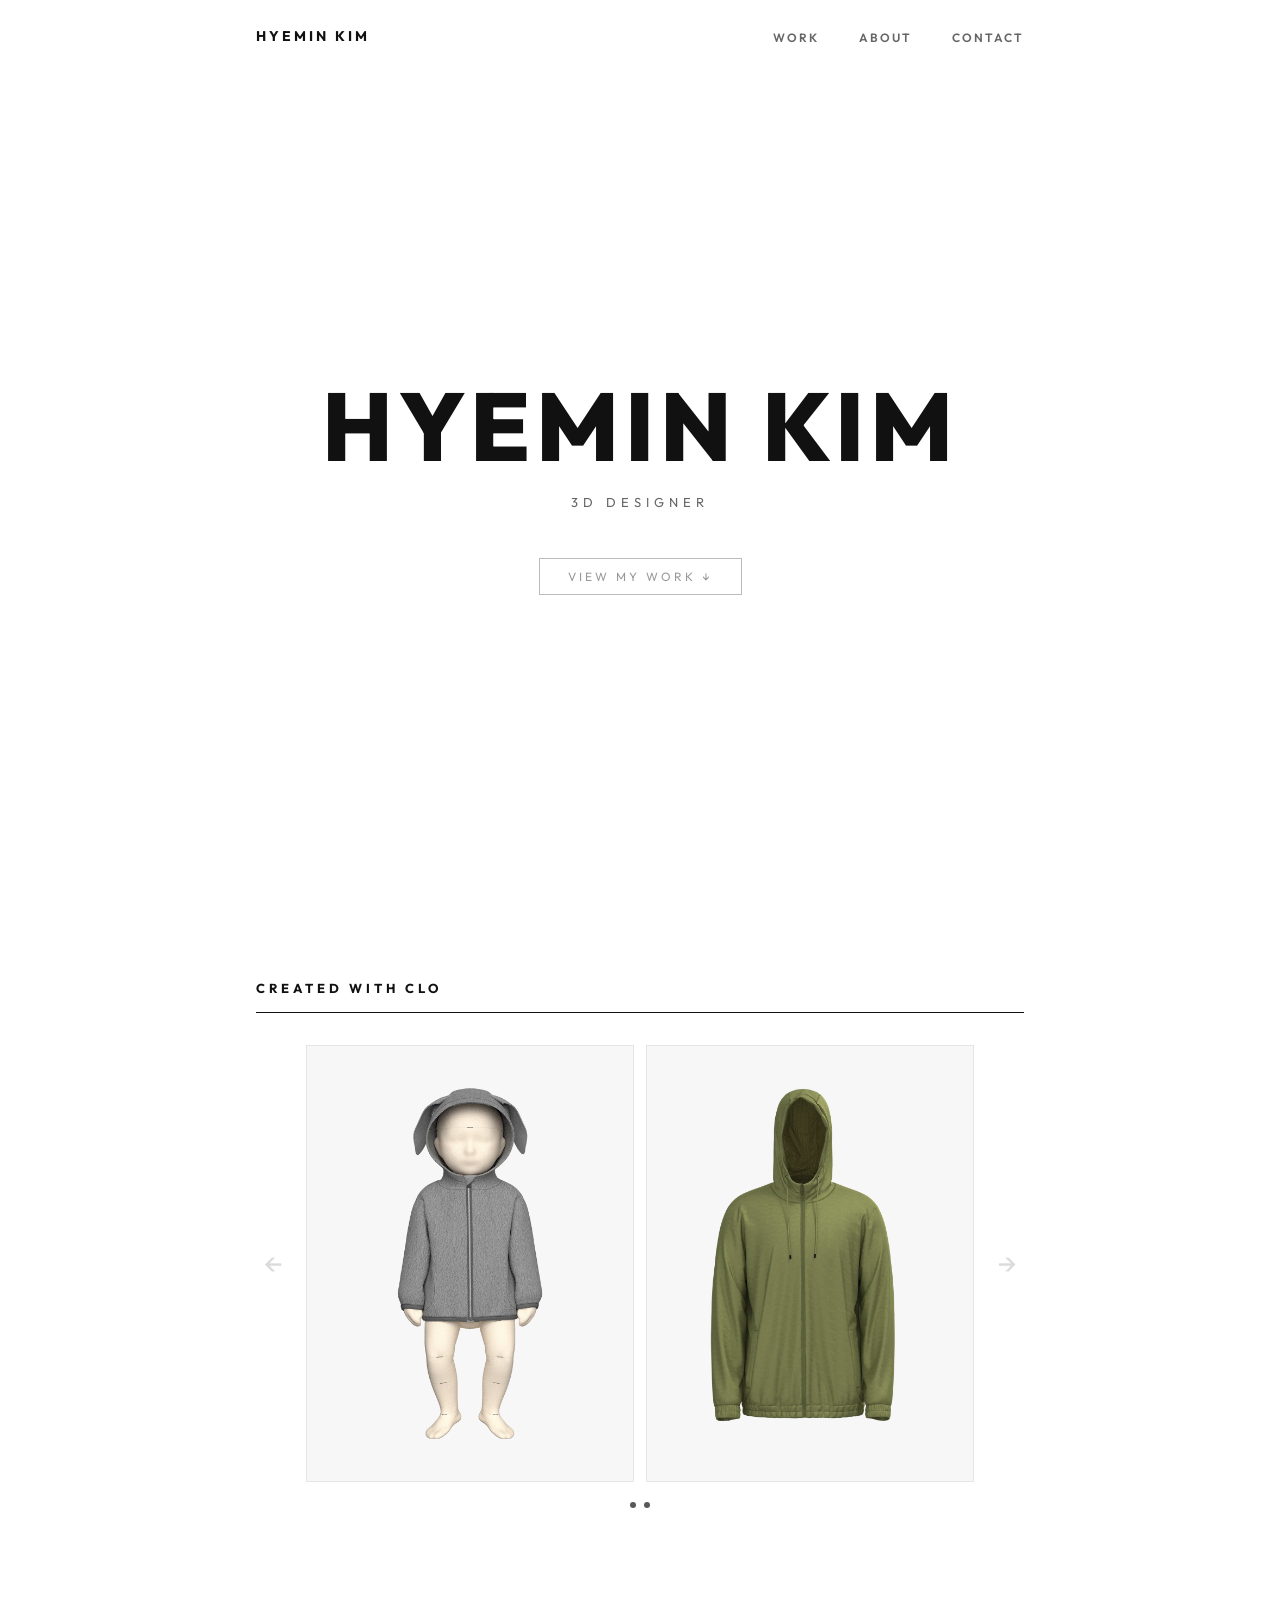
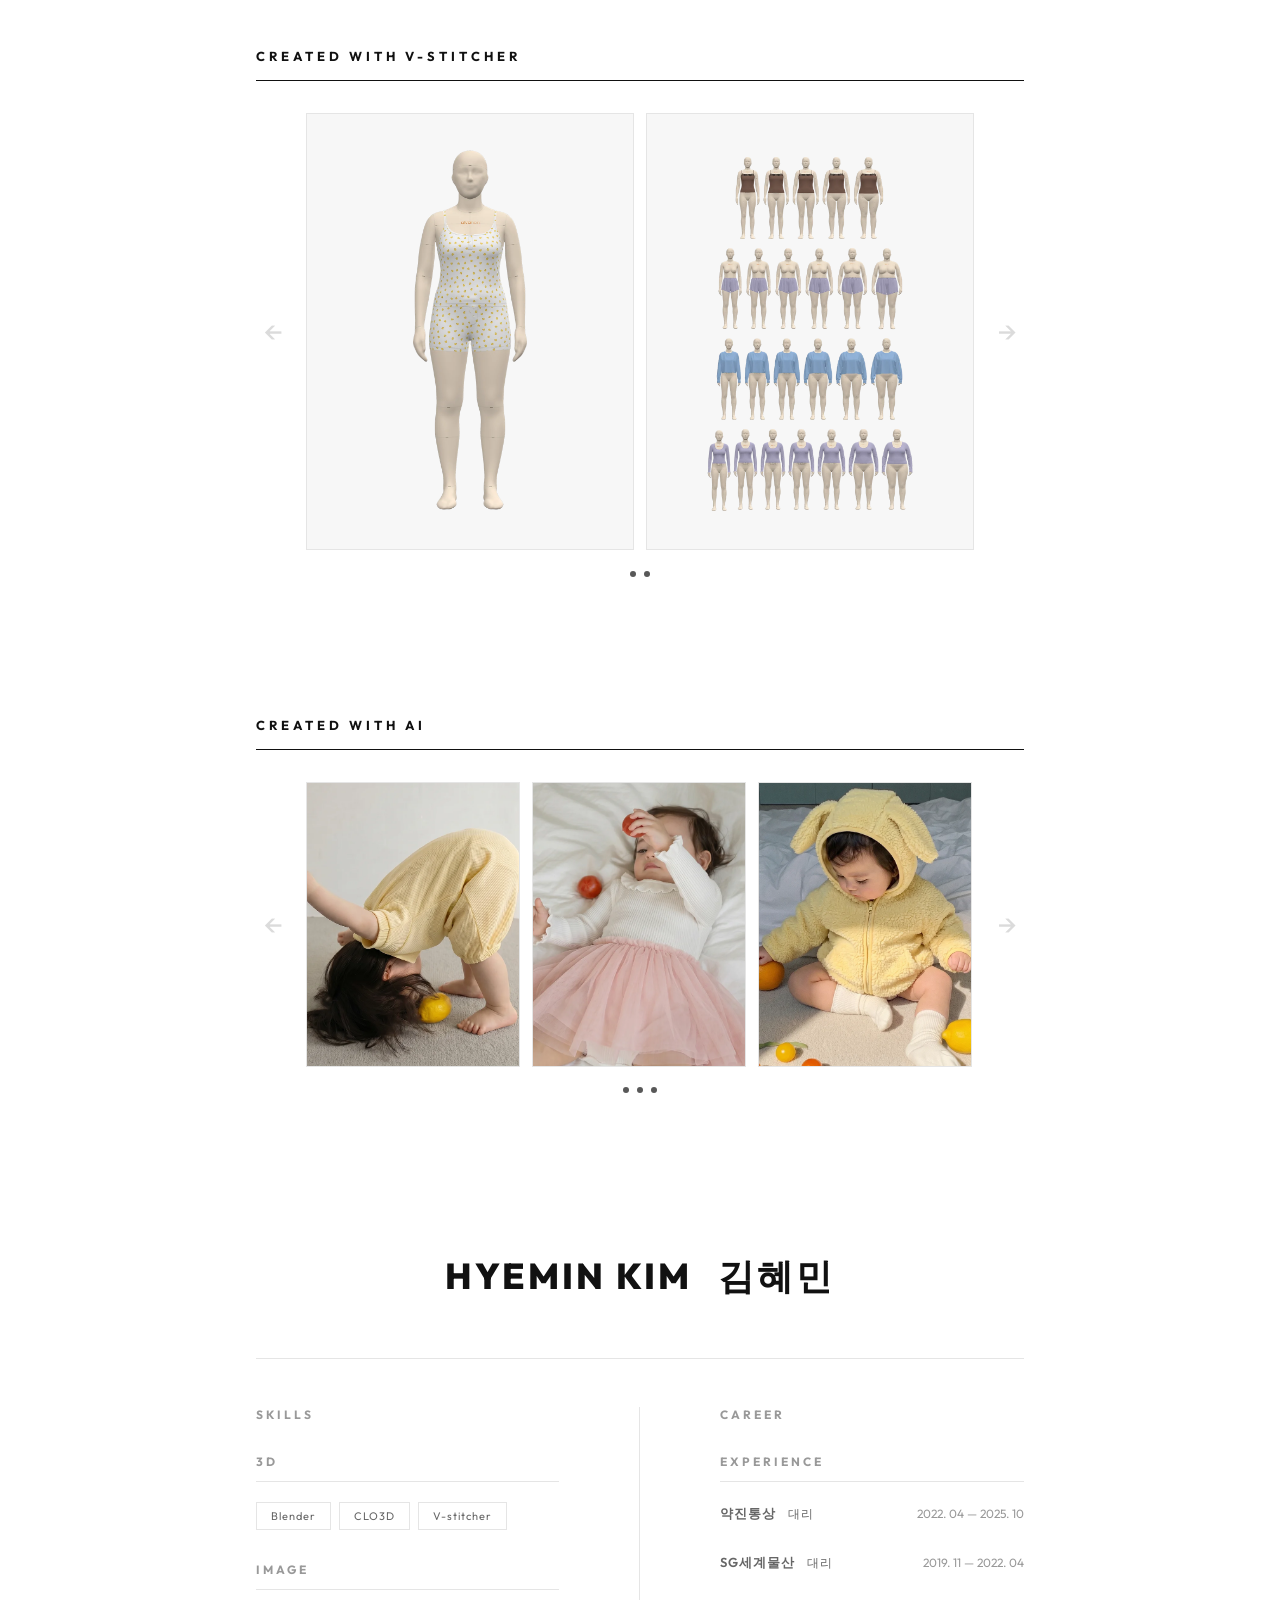
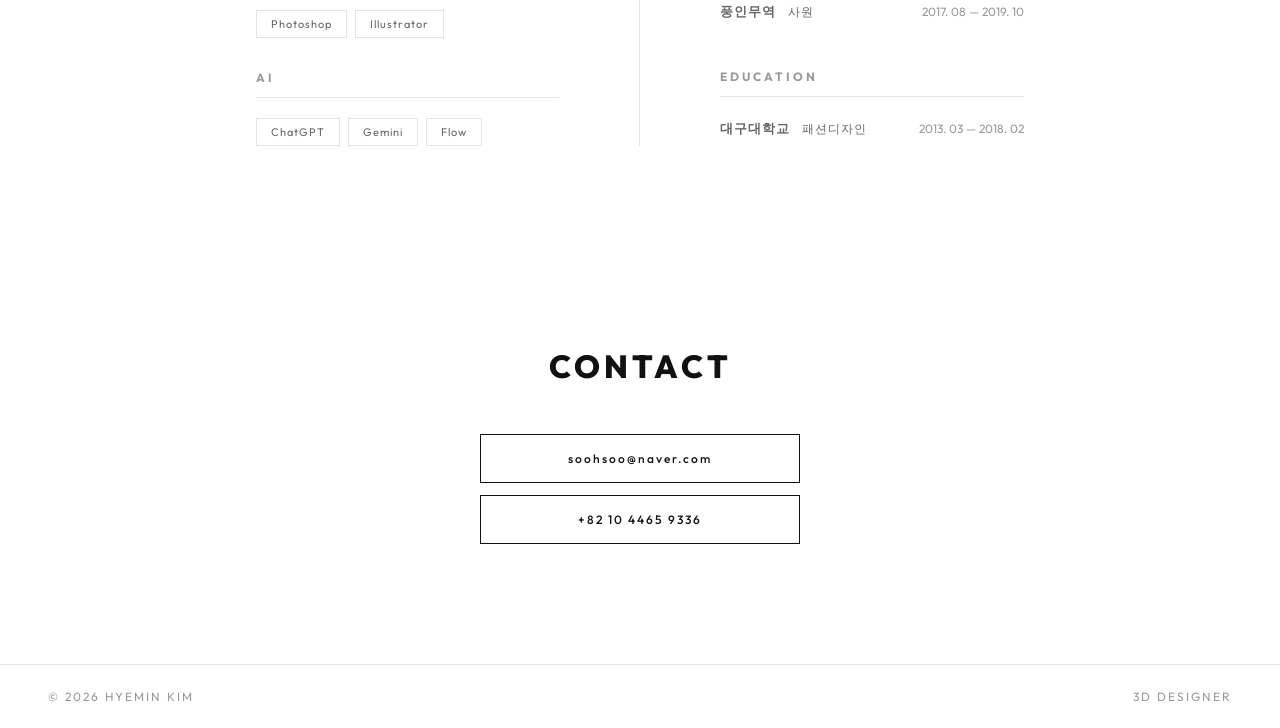
==== commit dc7d3daf: "update: grading zoom desktop magnifier + mobile auto-rotate, AI skill badge Claude→Flow - grading zo" ====
--- a/index.html
+++ b/index.html
@@ -178,7 +178,7 @@
               <div class="tools-badges">
                 <span class="badge">ChatGPT</span>
                 <span class="badge">Gemini</span>
-                <span class="badge">Claude</span>
+                <span class="badge">Flow</span>
               </div>
             </div>
           </div>
--- a/css/gallery.css
+++ b/css/gallery.css
@@ -939,14 +939,26 @@
   object-position: center center !important;
 }
 
-/* 1장 그룹(그레이딩 등) 클릭 → 90도 회전. 와이드 차트를 세로 화면에 크게.
+/* 1장 그룹(그레이딩 등) 90도 회전(모바일). 와이드 차트를 세로 화면에 크게.
+   회전 전 박스가 좁은 그리드에서 좌측 정렬되면 회전 축이 틀어지므로,
+   그리드/셀을 전체폭 + 중앙정렬로 만들어 회전 축을 화면 중앙에 맞춘다.
    회전 후 세로=max-width, 가로=max-height로 뷰포트에 맞춤 */
+.group-zoom-grid--single.zoom-rotated {
+  width: 100vw !important;
+  max-width: 100vw !important;
+  justify-content: center;
+}
 .group-zoom-grid--single.zoom-rotated .media-item {
   overflow: visible;   /* 회전 이미지가 셀 밖으로 나가도 잘리지 않게 */
+  display: flex;
+  align-items: center;
+  justify-content: center;
 }
 .lightbox-zoom-content .group-zoom-grid--single.zoom-rotated .media-item img,
 .lightbox-zoom-content .group-zoom-grid--single.zoom-rotated .media-item video {
   transform: rotate(90deg);
+  width: auto !important;
+  height: auto !important;
   max-width: 88vh !important;
   max-height: 92vw !important;
 }
